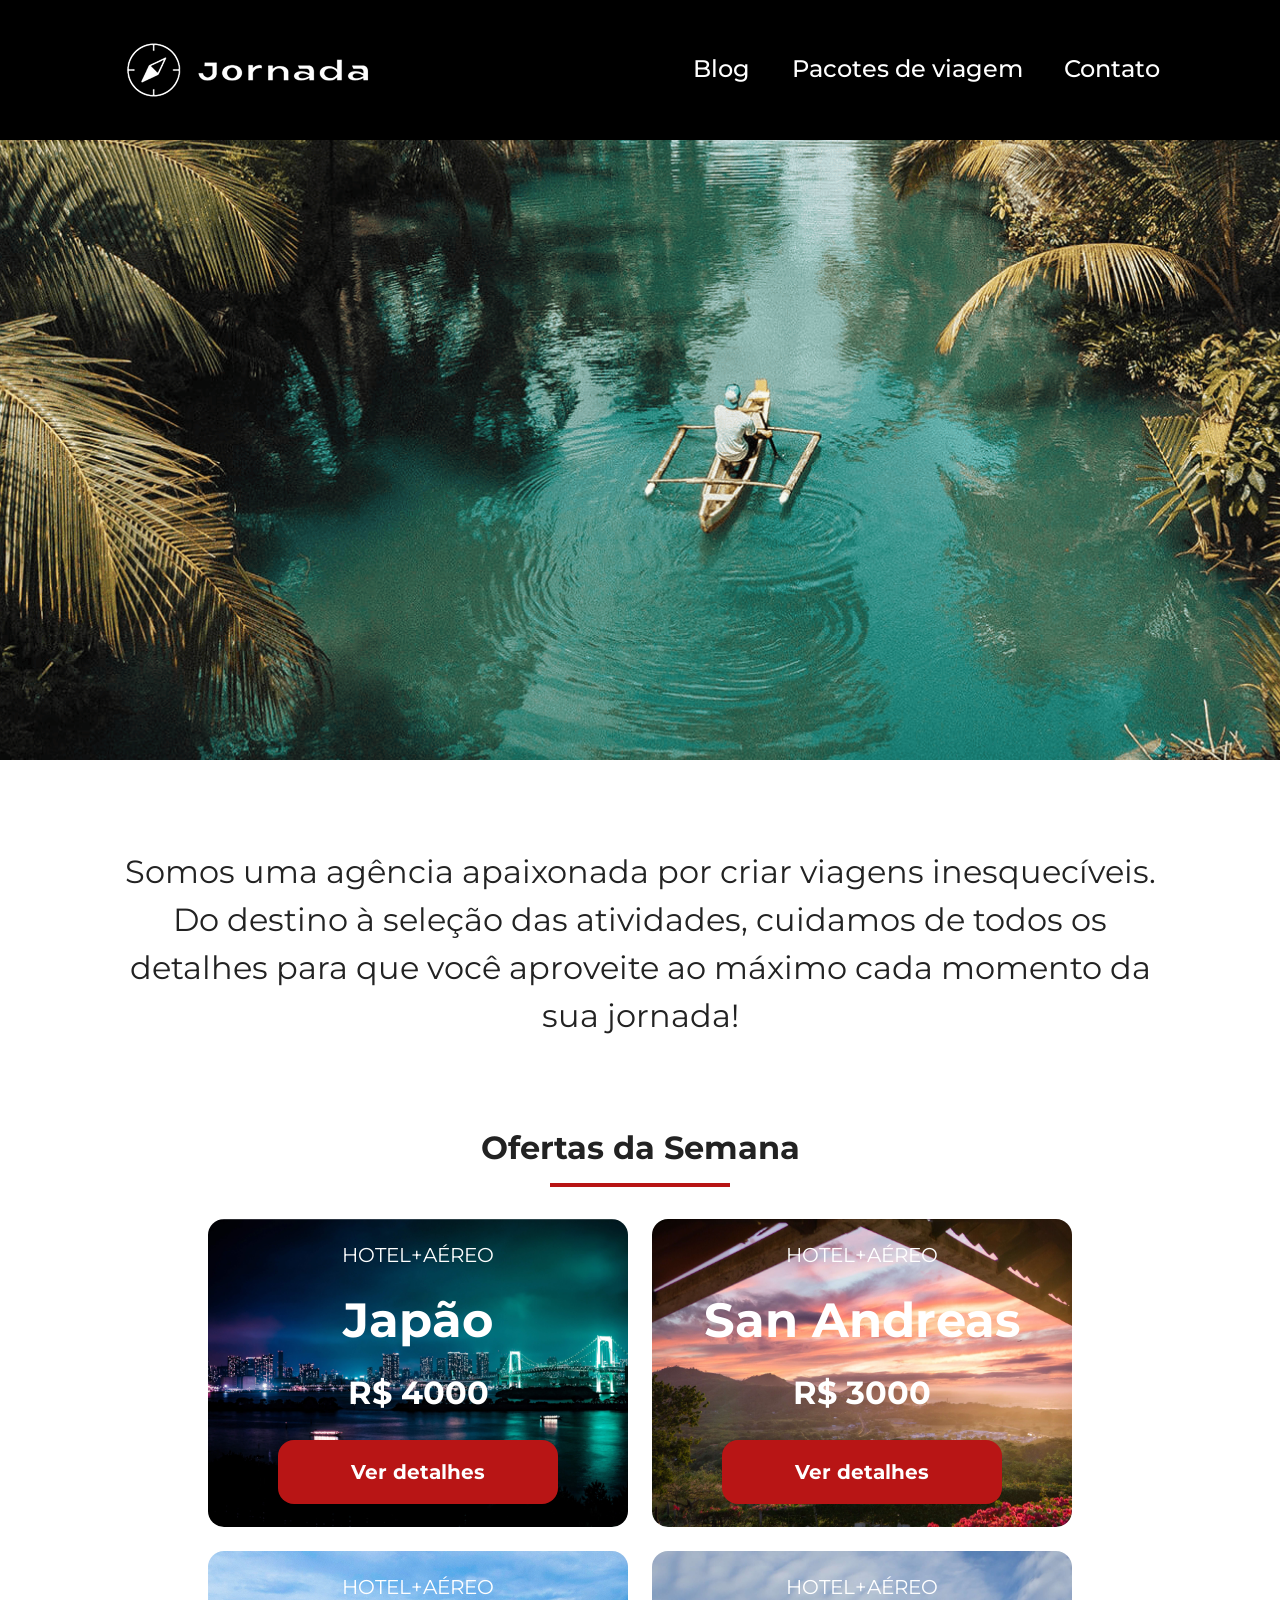
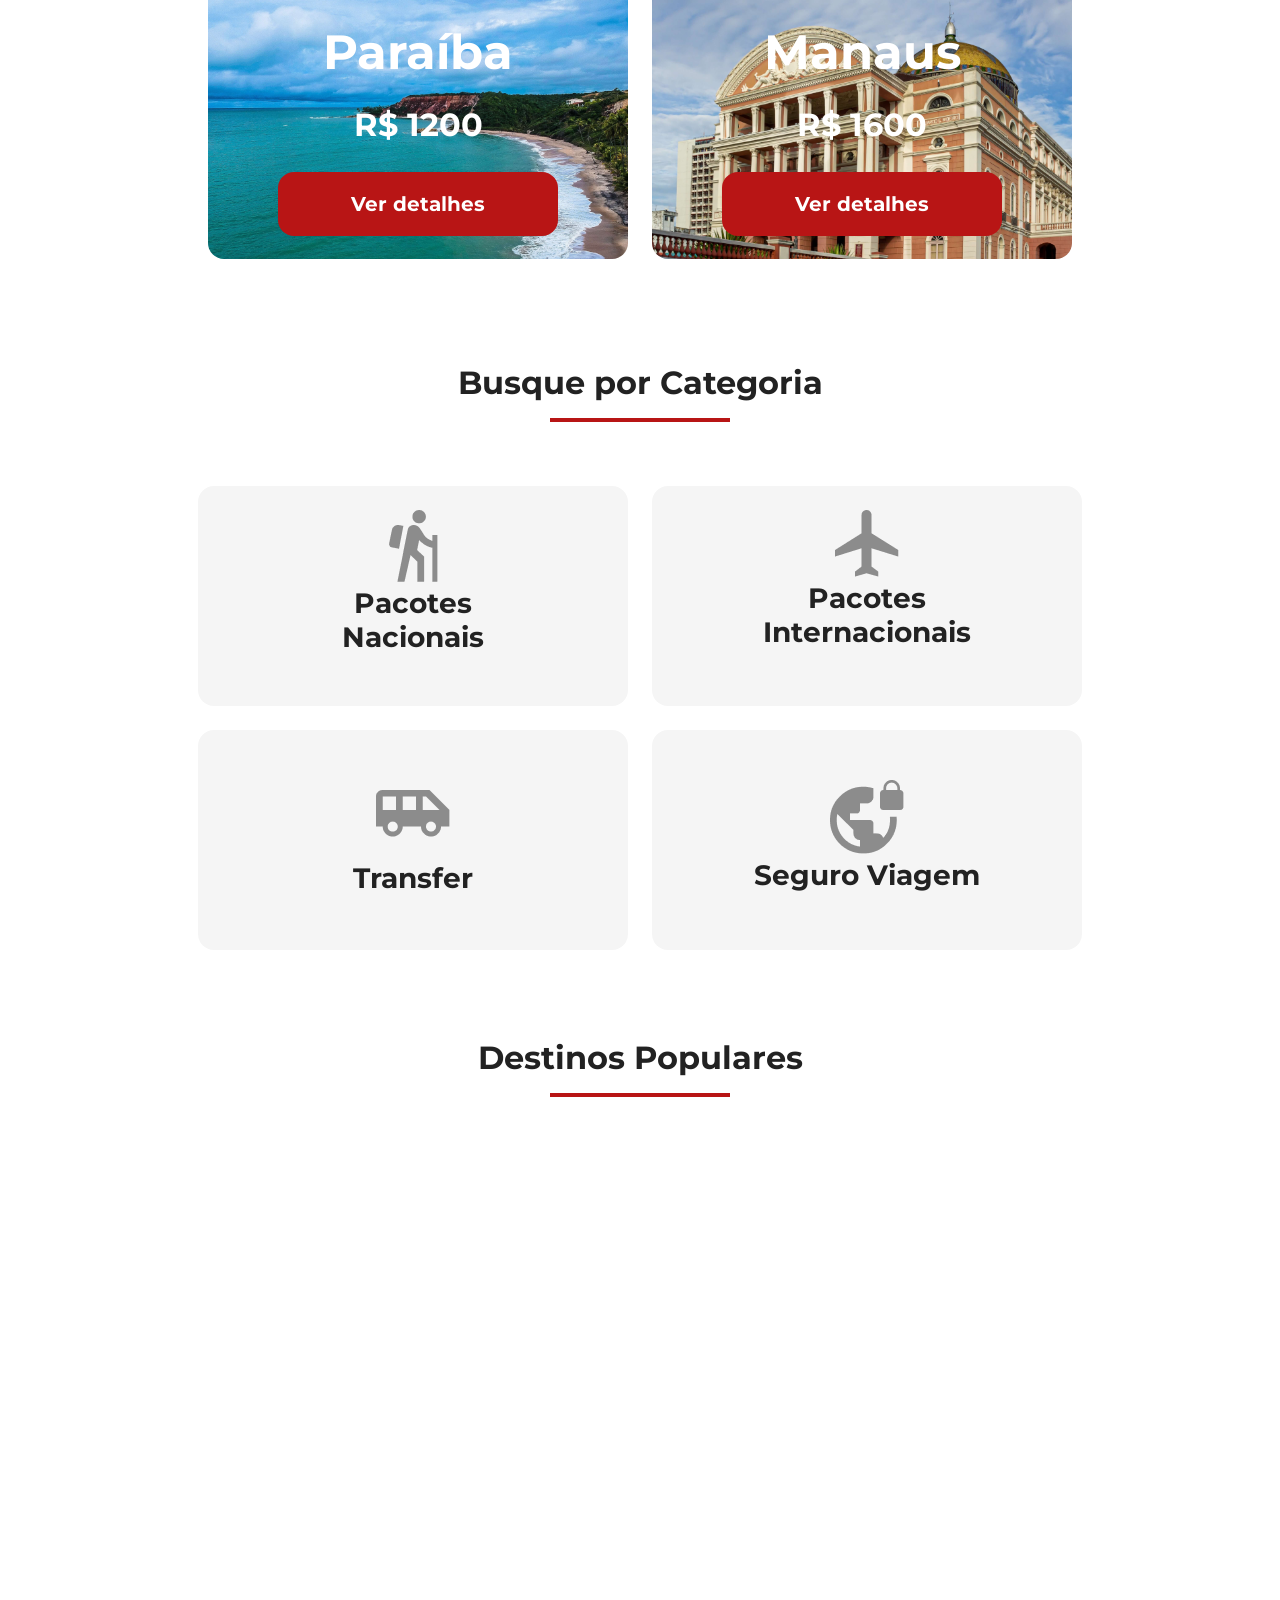
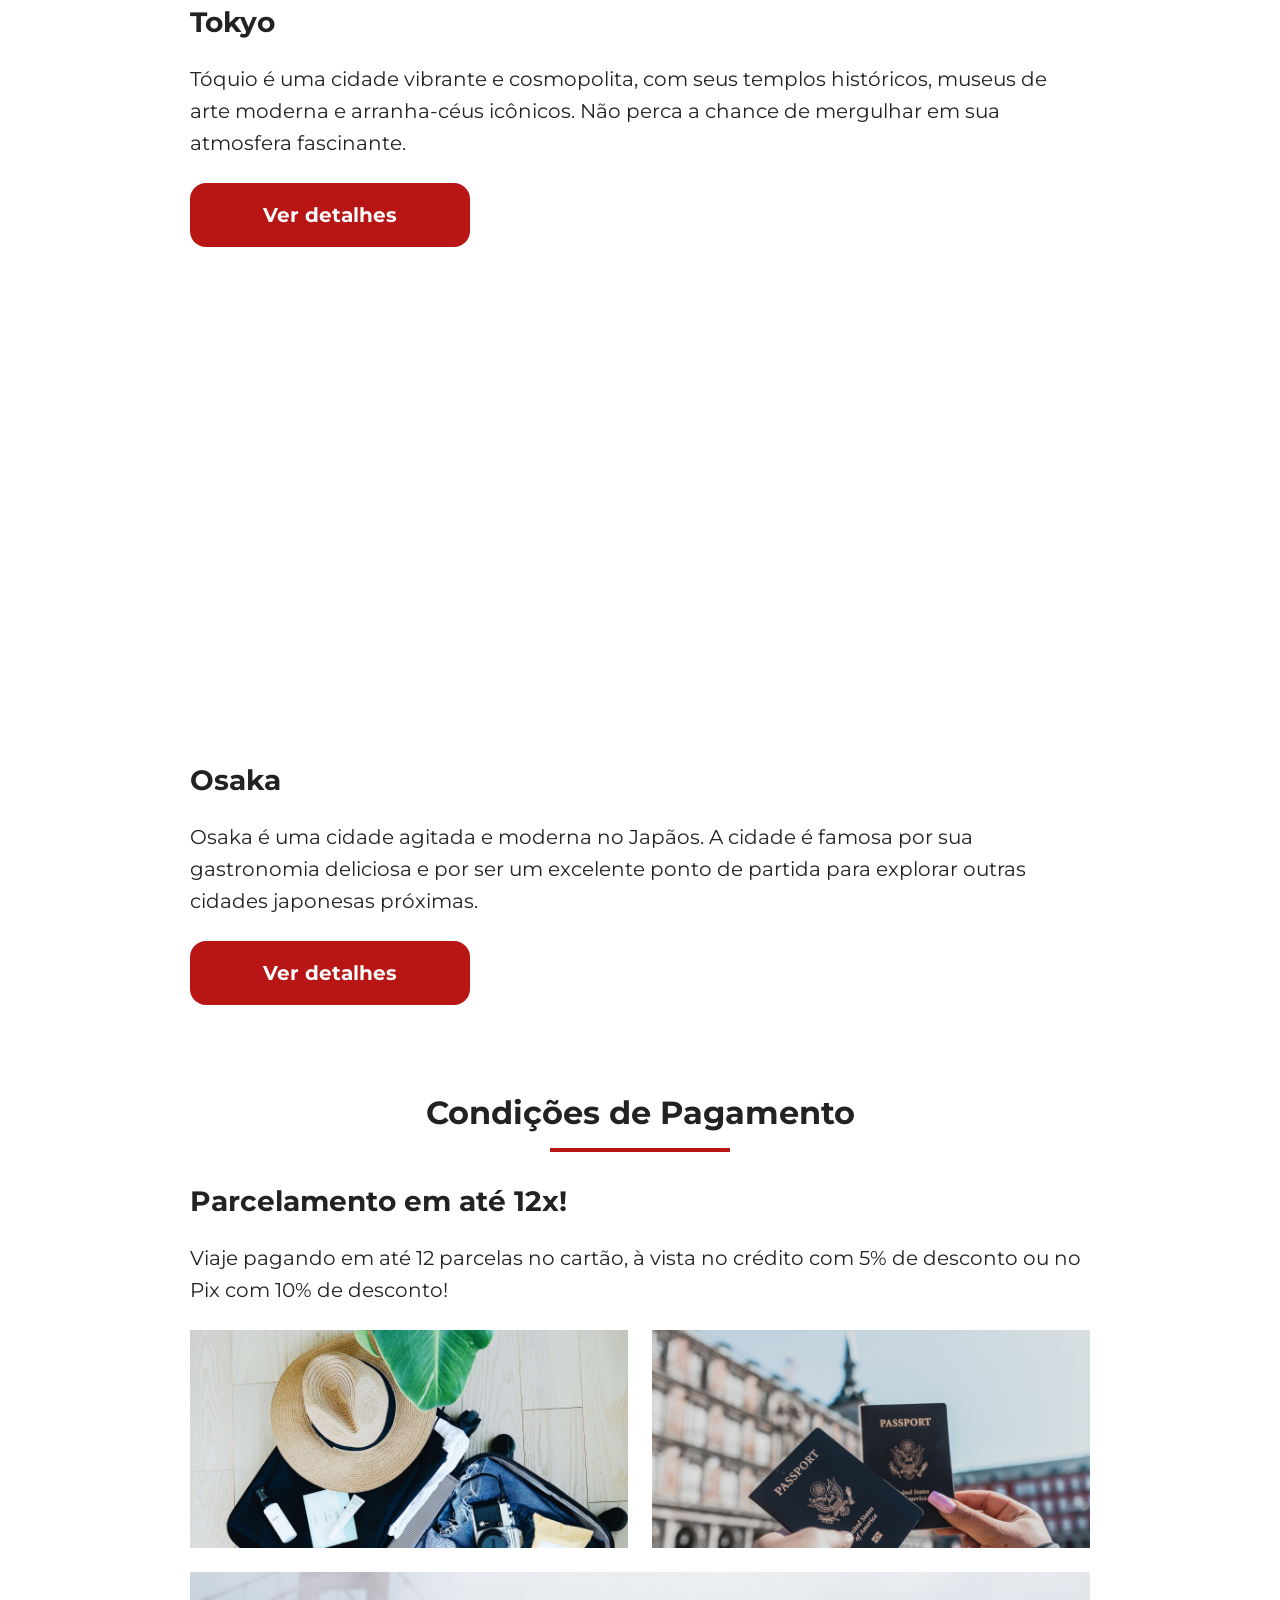
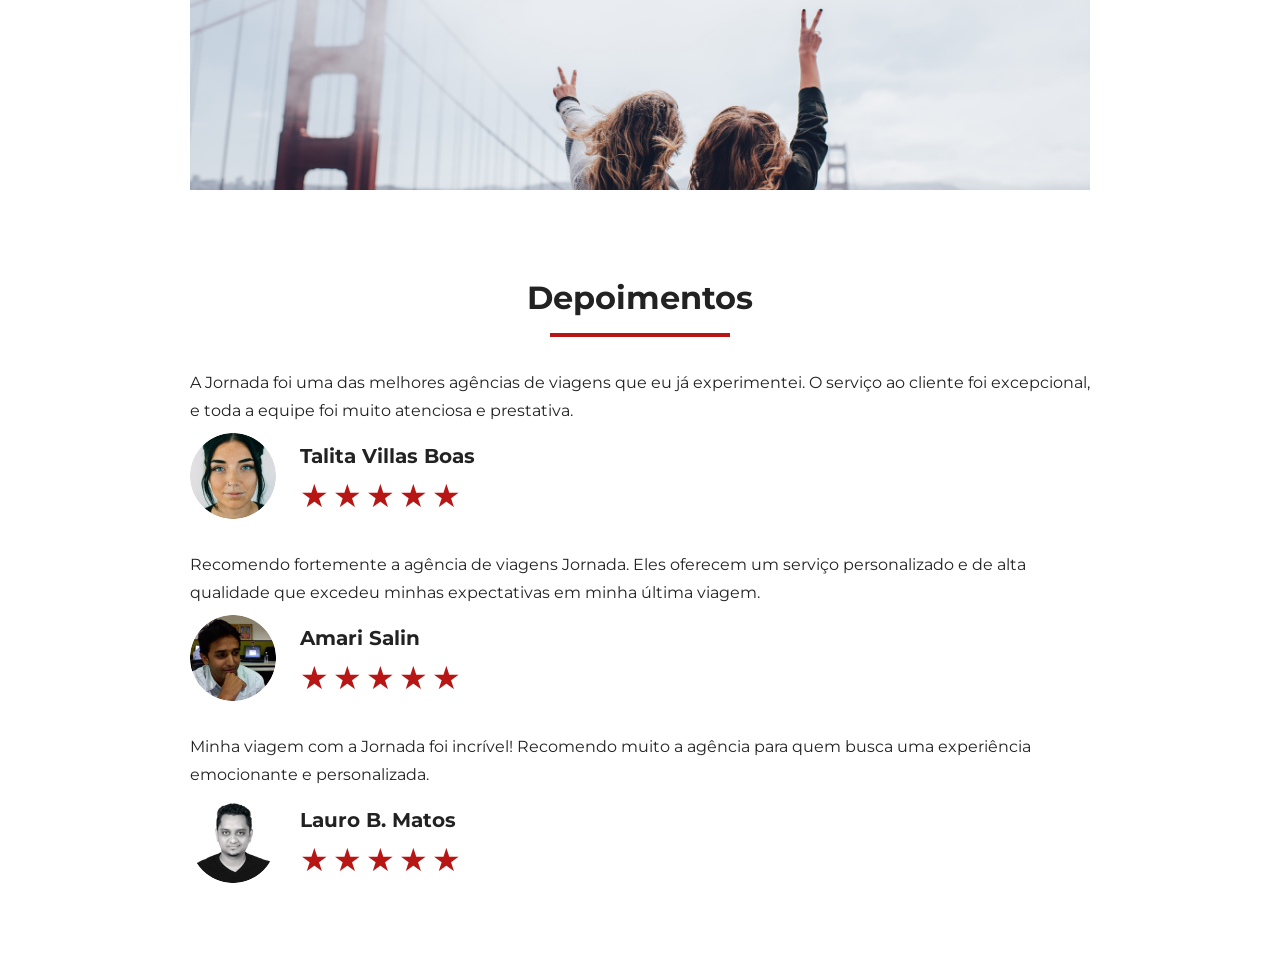
==== index.html @ 84696710 "Corrige index na sessao testimonials" ====
<!doctype html>
<html lang="pt-BR">
  <head>
    <meta charset="UTF-8" />
    <meta name="viewport" content="width=device-width, initial-scale=1.0" />
    <link rel="stylesheet" href="css/style.css" />
    <title>Jornada Viagens</title>
  </head>
  <body>
    <header class="main-header">
      <a class="logo" href="index.html" title="voltar para a página inicial">
        <img
          class="img-mobile"
          src="img/bussola-jornada-branco.png"
          alt="Bussola do logo Jornada Viagens na cor branca"
        />
        <img
          class="img-desktop"
          src="img/bussola-texto-jornada-branco.png"
          alt="Logo Jornada Viagens na cor branca"
        />
      </a>
      <div class="navigation-menu">
        <label for="menu">
          <img src="img/menu.png" alt="Ícone do menu" />
        </label>
        <input type="checkbox" id="menu" hidden />

        <nav>
          <ul class="list-links">
            <li>
              <a href="blog.html" target="_blank" title="Acessar Blog">Blog</a>
            </li>
            <li>
              <a
                href="pacotes.html"
                target="_blank"
                title="Acessar Pacotes de viagem"
                >Pacotes de viagem</a
              >
            </li>
            <li>
              <a href="contato.html" target="_blank" title="Acessar Contato"
                >Contato</a
              >
            </li>
          </ul>
        </nav>
      </div>
    </header>
    <section class="hero">
      <div class="hero-img"></div>
      <h2>
        Somos uma agência apaixonada por criar viagens inesquecíveis. Do destino
        à seleção das atividades, cuidamos de todos os detalhes para que você
        aproveite ao máximo cada momento da sua jornada!
      </h2>
    </section>
    <section class="offers">
      <div class="section-title">
        <h2>Ofertas da Semana</h2>
        <hr />
      </div>
      <div class="offers-card">
        <article class="card japao">
          <header>
            <p>HOTEL+AÉREO</p>
            <h3>
              Japão <br />
              <span>R$ 4000</span> 
            </h3>
          </header>
         <footer> 
            <a href="#" class="button">Ver detalhes</a>
          </footer>
          </header>
        </article>
        <article class="card san-andreas">
          <header>
            <p>HOTEL+AÉREO</p>
            <h3>
              San Andreas <br />
              <span>R$ 3000</span> 
            </h3>
          </header>          
          <footer> 
            <a href="#" class="button">Ver detalhes</a>
          </footer>
          </header>
        </article>
        <article class="card paraiba">
          <header>
            <p>HOTEL+AÉREO</p>
            <h3>
              Paraíba <br />
              <span>R$ 1200</span> 
            </h3>
          </header>          
          <footer> 
            <a href="#" class="button">Ver detalhes</a>
          </footer>
          </header>
        </article>
         <article class="card manaus">
          <header>
            <p>HOTEL+AÉREO</p>
            <h3>
              Manaus <br />
              <span>R$ 1600</span> 
            </h3>
          </header>          
          <footer> 
            <a href="#" class="button">Ver detalhes</a>
          </footer>
          </header>
        </article>
      </div>
    </section>
 <section class="categories">
      <div class="section-title">
        <h2>Busque por Categoria</h2>
        <hr />
      </div>
      <div class="categories-cards">
        <a
          class="card"
          href="#"
          target="_blank"
          title="Busque pela categoria Pacotes Nacionais"
        >
          <img
            src="img/icone-pacotes-nacionais.png"
            alt="ícone cinza representando uma pessoa fazendo tracking"
          />
          <h2 class="content-title">
            Pacotes<br />
            Nacionais
          </h2>
        </a>

        <a
          class="card"
          href="#"
          target="_blank"
          title="Busque pela categoria Pacotes Internacionais"
        >
          <img
            src="img/icone-pacotes-internacionais.png"
            alt="ícone cinza representando um avião"
          />
          <h2 class="content-title">
            Pacotes <br />
            Internacionais
          </h2>
        </a>
        <a
          class="card single-line transfer"
          href="#"
          target="_blank"
          title="Busque pela categoria Transfer"
        >
          <img
            src="img/icone-transfer.png"
            alt="ícone cinza representando um ônibus"
          />
          <h2 class="content-title">Transfer</h2>
        </a>
        <a
          class="card single-line"
          href="#"
          target="_blank"
          title="Busque pela categoria Seguro Viagem"
        >
          <img
            src="img/icone-seguro-viagem.png"
            alt="ícone cinza representando o planeta terra com um cadeado"
          />
          <h2 class="content-title">Seguro Viagem</h2>
        </a>
      </div>
    </section>
<section class="destinations">
  <div class="section-title">
        <h2>Destinos Populares</h2>
        <hr />
  </div>
  <div class="destination-items">
    <article class="item tokyo">
      <header>
        <div class="img-item"></div>
        <h3 class="content-title">Tokyo</h3>
      </header>
      <p class="content-text">Tóquio é uma cidade vibrante e cosmopolita, com seus templos históricos, museus de arte moderna e arranha-céus icônicos. Não perca a chance de mergulhar em sua atmosfera fascinante.</p>
      <footer>
        <a href="#" class="button">Ver detalhes</a>
      </footer>
    </article>
     <article class="item osaka">
      <header>
        <div class="img-item"></div>
        <h3 class="content-title">Osaka</h3>
      </header>
      <p class="content-text">Osaka é uma cidade agitada e moderna no Japãos. A cidade é famosa por sua gastronomia deliciosa e por ser um excelente ponto de partida para explorar outras cidades japonesas próximas.</p>
      <footer>
        <a href="#" class="button">Ver detalhes</a>
      </footer>
    </article>
  </div>
</section>
<section class="payments">
  <div class="section-title">
        <h2>Condições de Pagamento</h2>
        <hr />
  </div>
<div class="content-container">
  <div class="text-content">
    <h3 class="content-title">Parcelamento em até 12x!</h3>
    <p class="content-text">Viaje pagando em até 12 parcelas no cartão, à vista no crédito com 5% de desconto ou no Pix com 10% de desconto! </p>
  </div>
  <div class="image-gallery">
    <div class="image first"></div>
    <div class="image second"></div>
    <div class="image thirdy people"></div>
    </div>
  </div>
</section>  
<section class="testimonials">
  <div class="section-title">
        <h2>Depoimentos</h2>
        <hr />
  </div>
  <div class="testimonials-container">
    <article>
    <header>
      <p>A Jornada foi uma das melhores agências de viagens que eu já experimentei. O serviço ao cliente foi excepcional, e toda a equipe foi muito atenciosa e prestativa.</p>
    </header>
    <footer>
      <img src="img/avatar-talita.png" alt="imagem de perfil da cliente Talita Villas Boas">
      <div class="profile-content">
        <h4>Talita Villas Boas</h4>
        <div class="rating">
          <span class="star">★</span>
          <span class="star">★</span>
          <span class="star">★</span>
          <span class="star">★</span>
          <span class="star">★</span>
        </div>
      </div>
      
    </footer>
    </article>

    <article>
        <header>
      <p>Recomendo fortemente a agência de viagens Jornada. Eles oferecem um serviço personalizado e de alta qualidade que excedeu minhas expectativas em minha última viagem.</p>
    </header>
    <footer>
      <img src="img/avatar-amari.png" alt="imagem de perfil da cliente Talita Villas Boas">
      <div class="profile-content">
        <h4>Amari Salin</h4>
        <div class="rating">
          <span class="star">★</span>
          <span class="star">★</span>
          <span class="star">★</span>
          <span class="star">★</span>
          <span class="star">★</span>
        </div>
      </div>
    </footer>
    </article>
    <article>
        <header>
      <p>Minha viagem com a Jornada foi incrível! Recomendo muito a agência para quem busca uma experiência emocionante e personalizada.</p>
    </header>
    <footer>
      <img src="img/avatar-lauro.png" alt="imagem de perfil da cliente Talita Villas Boas">
      <div class="profile-content">
        <h4>Lauro B. Matos</h4>
        <div class="rating">
          <span class="star">★</span>
          <span class="star">★</span>
          <span class="star">★</span>
          <span class="star">★</span>
          <span class="star">★</span>
        </div>
      </div>
         </footer>
     </article>
  </div>
</section>
  </body>
</html>
---- css/style.css ----
@import url(global.css);
@import url(header.css);
@import url(hero.css);
@import url(offers.css);
@import url(categories.css);
@import url(destinations.css);
@import url(payments.css);
@import url(testimonials.css)
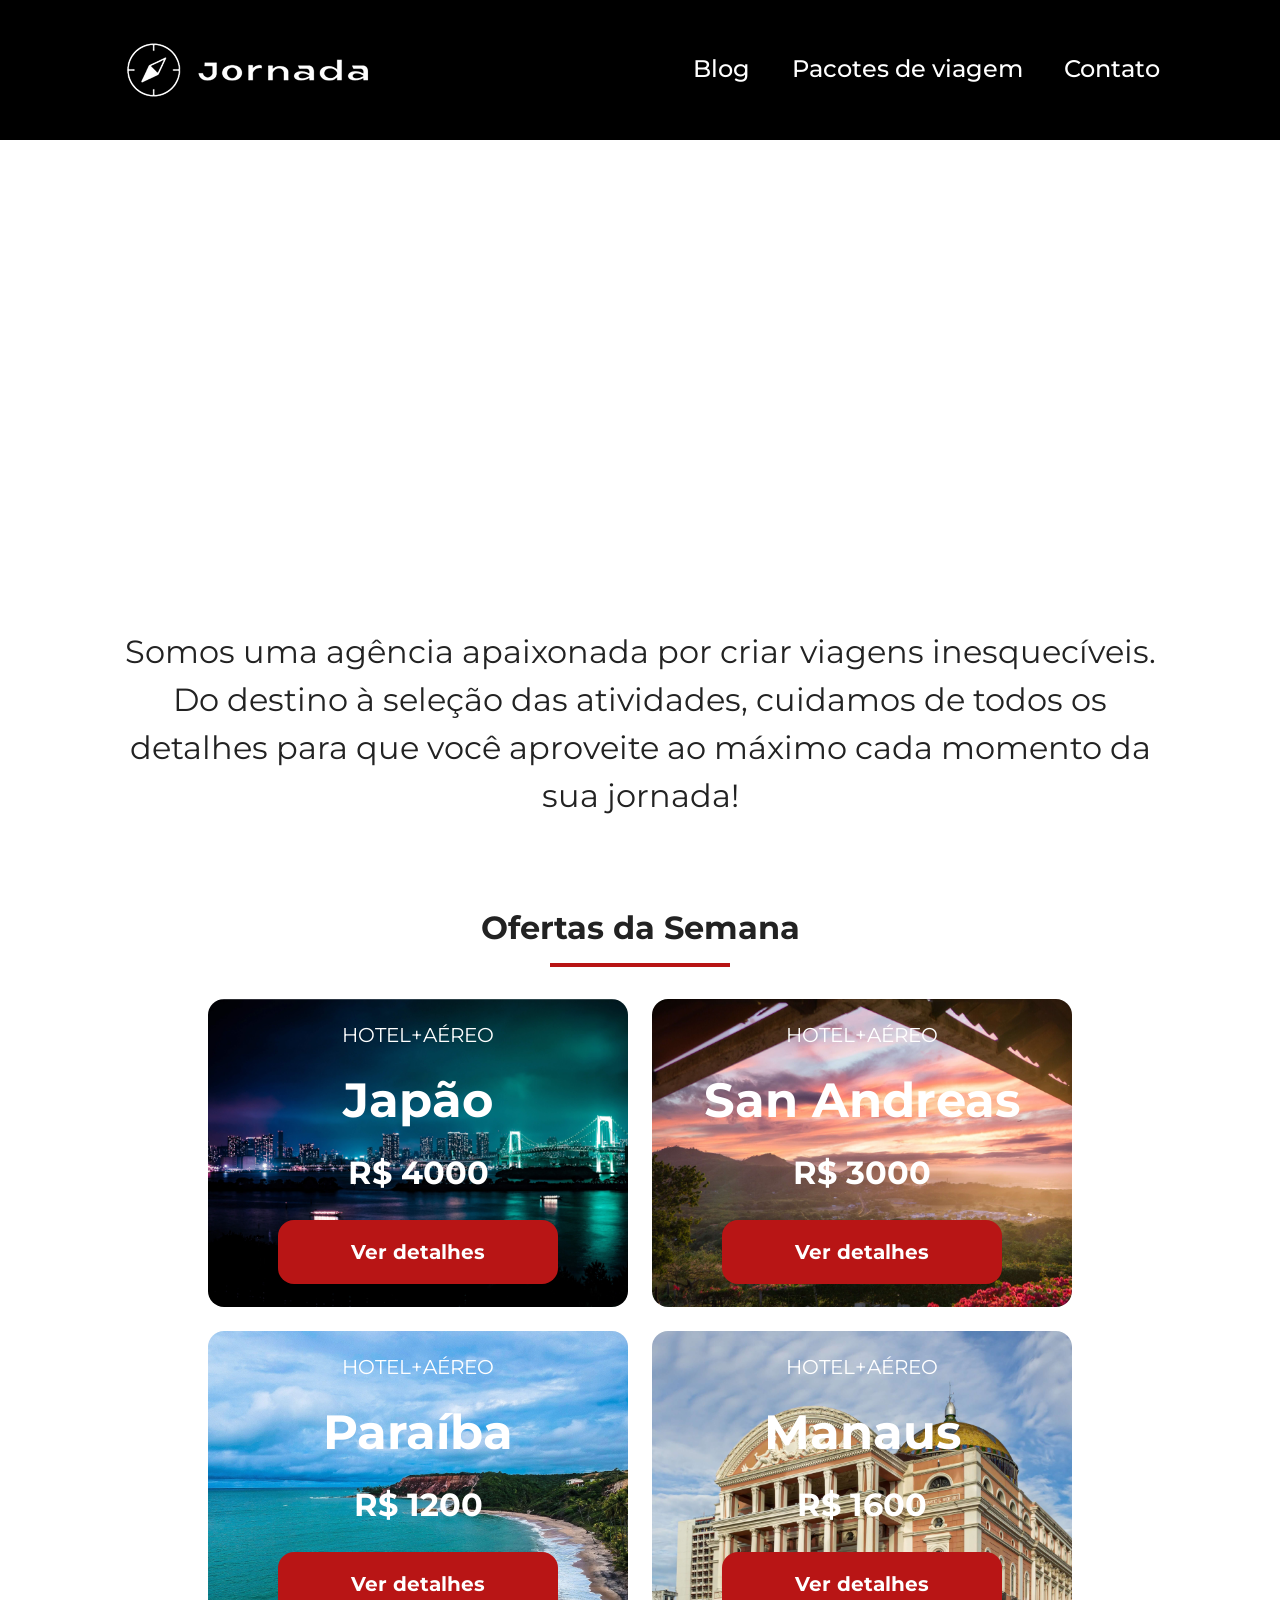
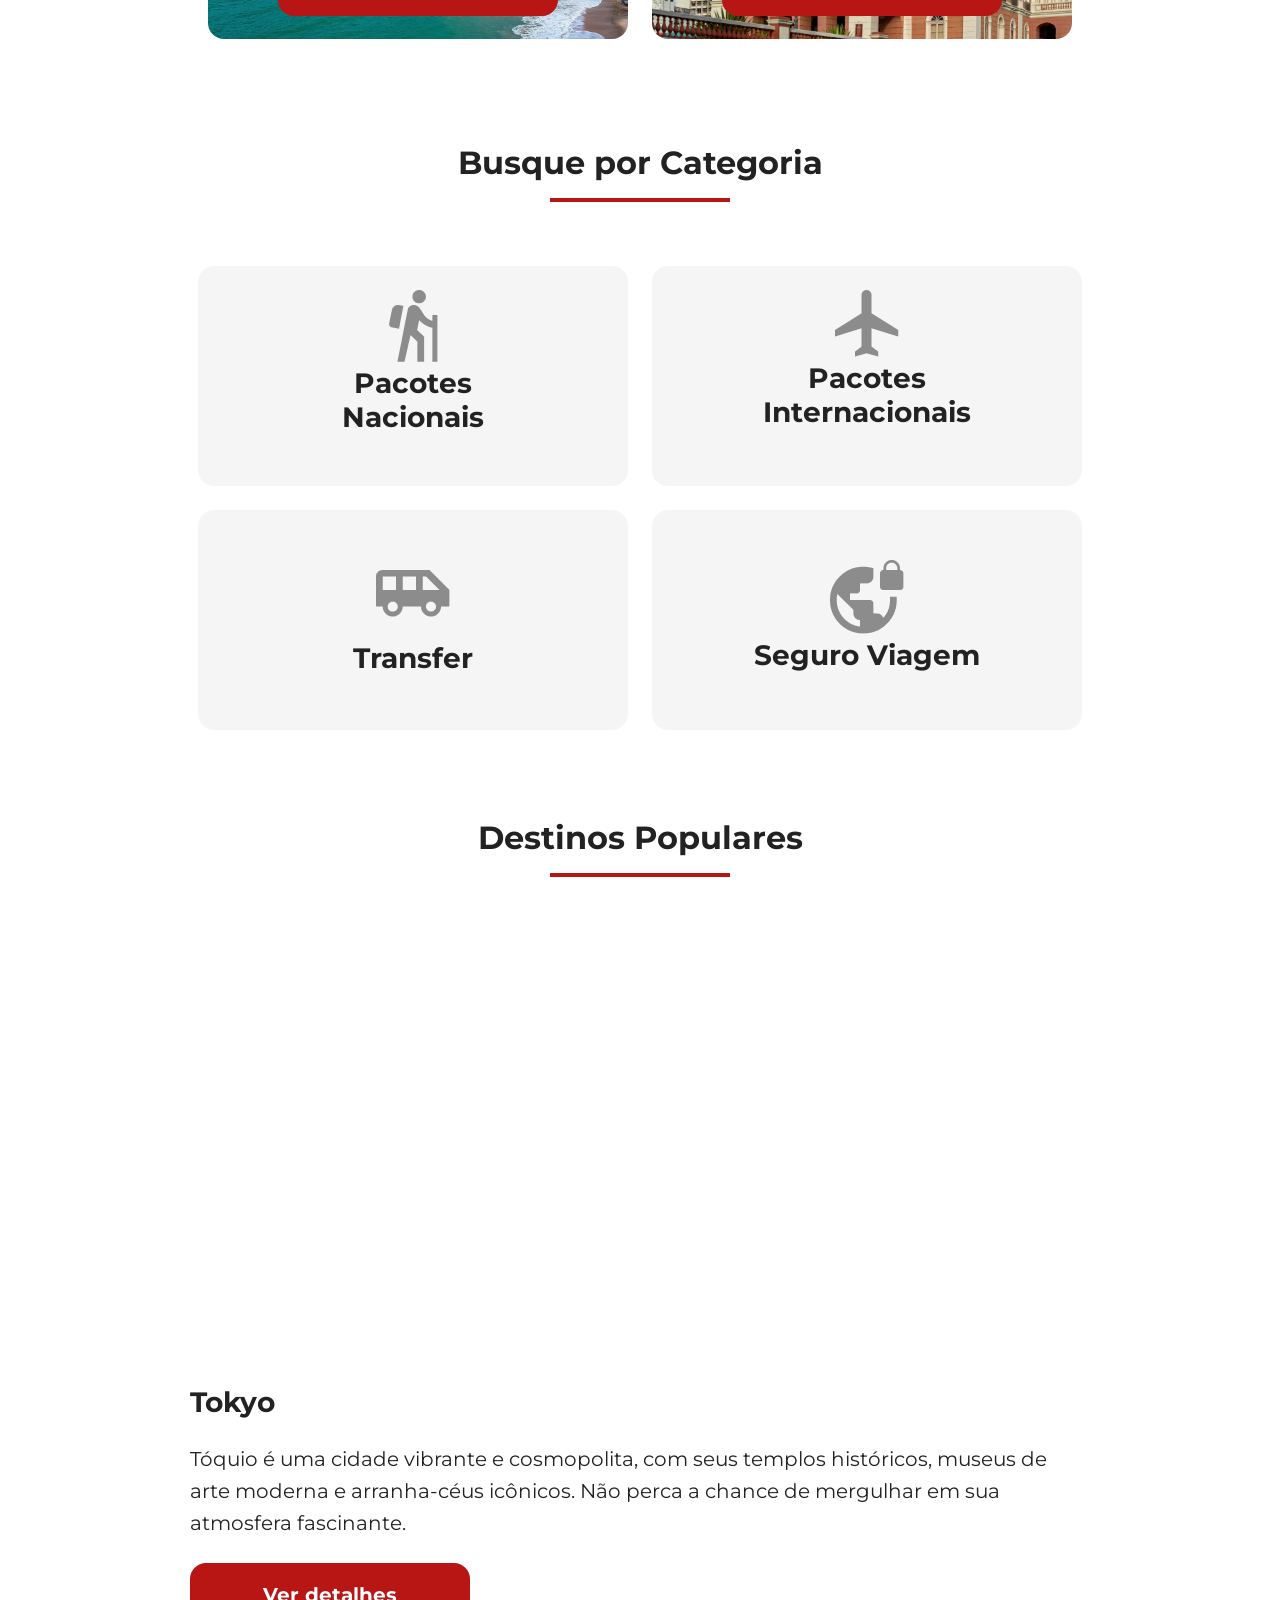
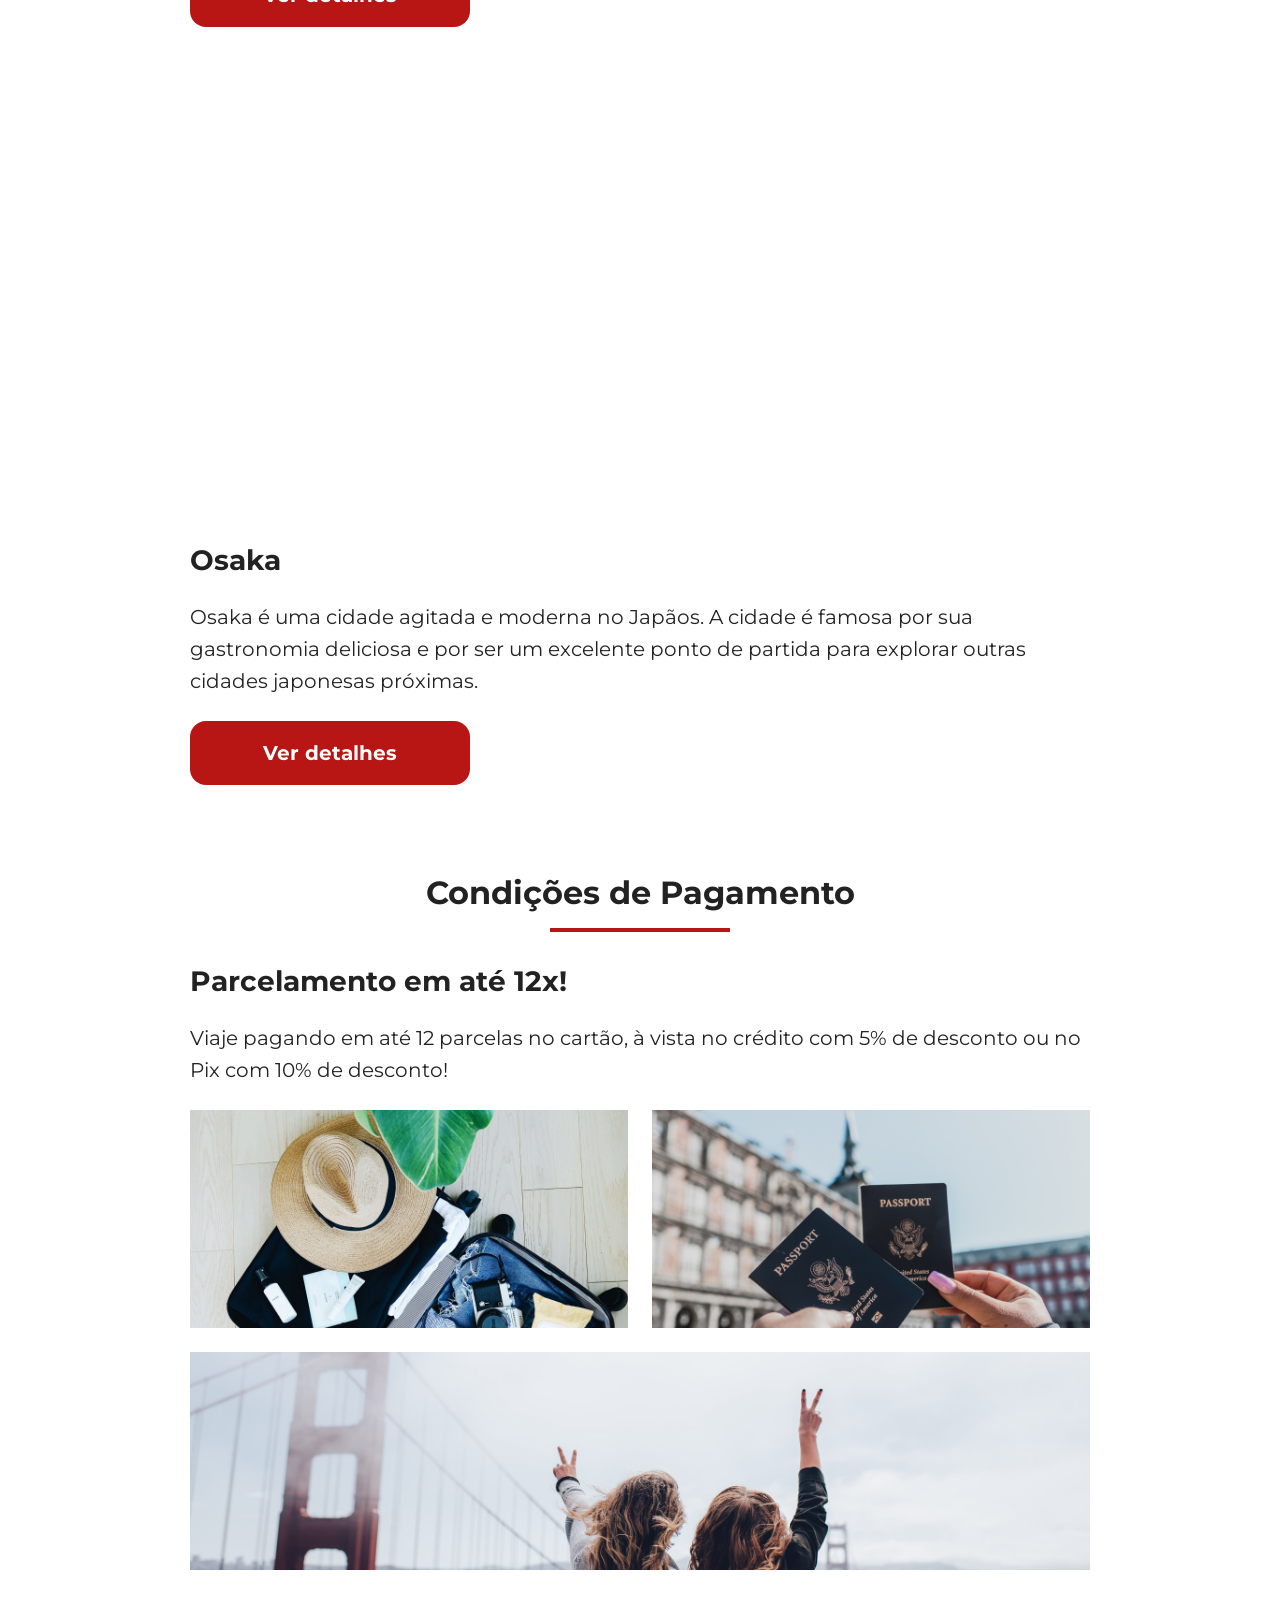
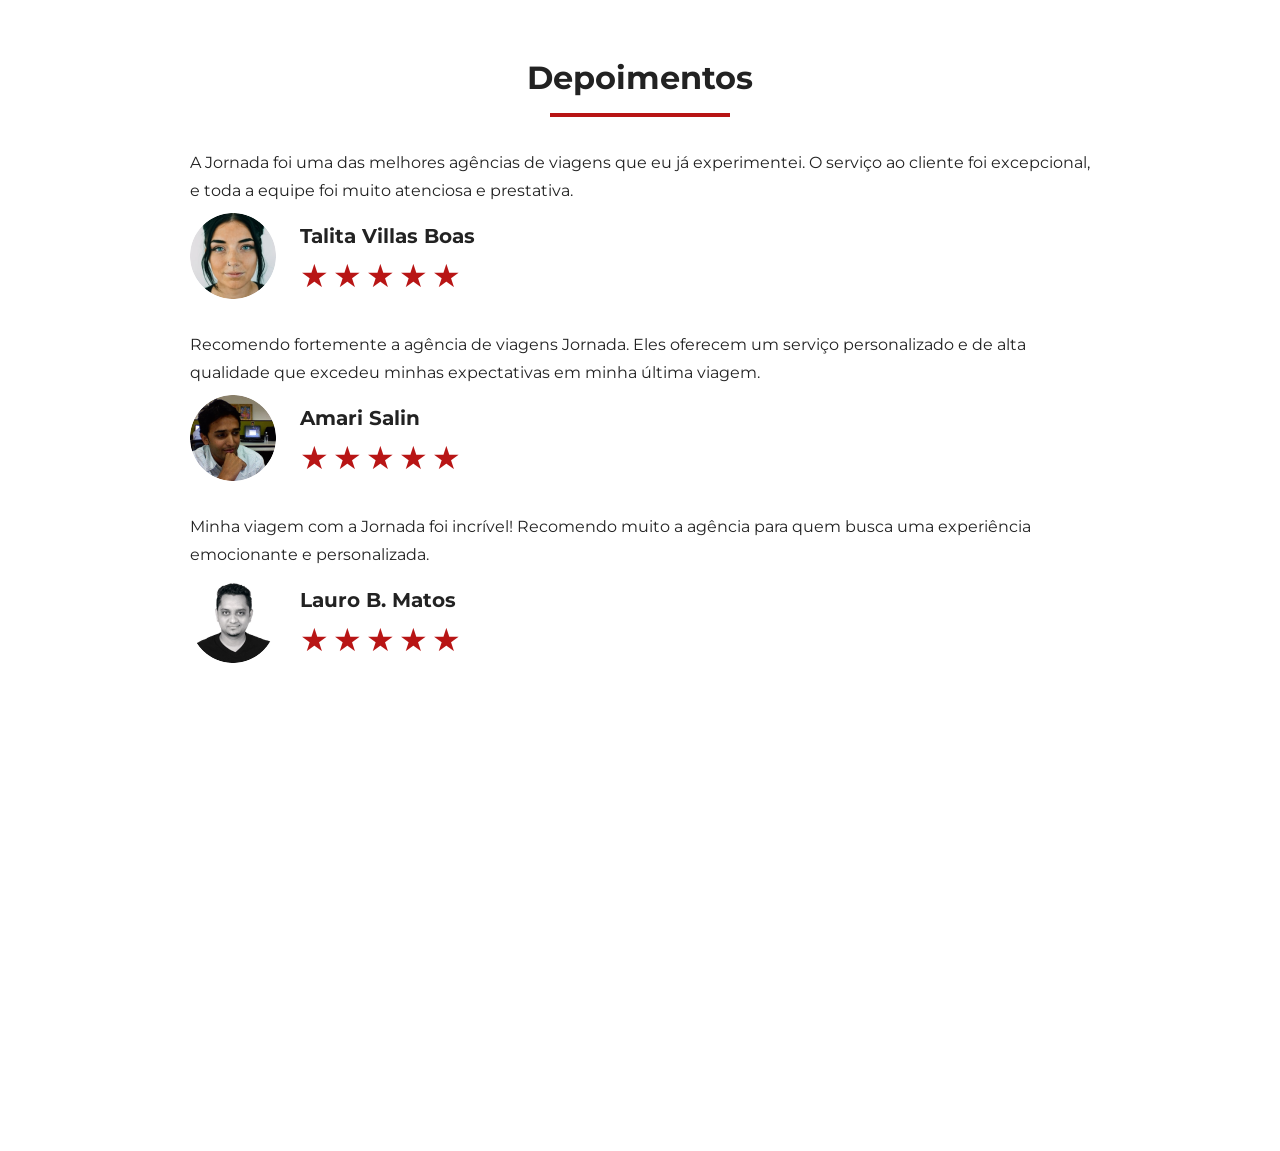
==== commit 93516463: "Inclui footer no hero" ====
--- a/index.html
+++ b/index.html
@@ -288,5 +288,12 @@
      </article>
   </div>
 </section>
+<section class="bottom-hero">
+  <div class="hero-img"></div>
+</section>
+<footer class="main-footer">
+  <div class="footer-content"></div>
+  <div class="footer-social"></div>
+</footer>
   </body>
 </html>
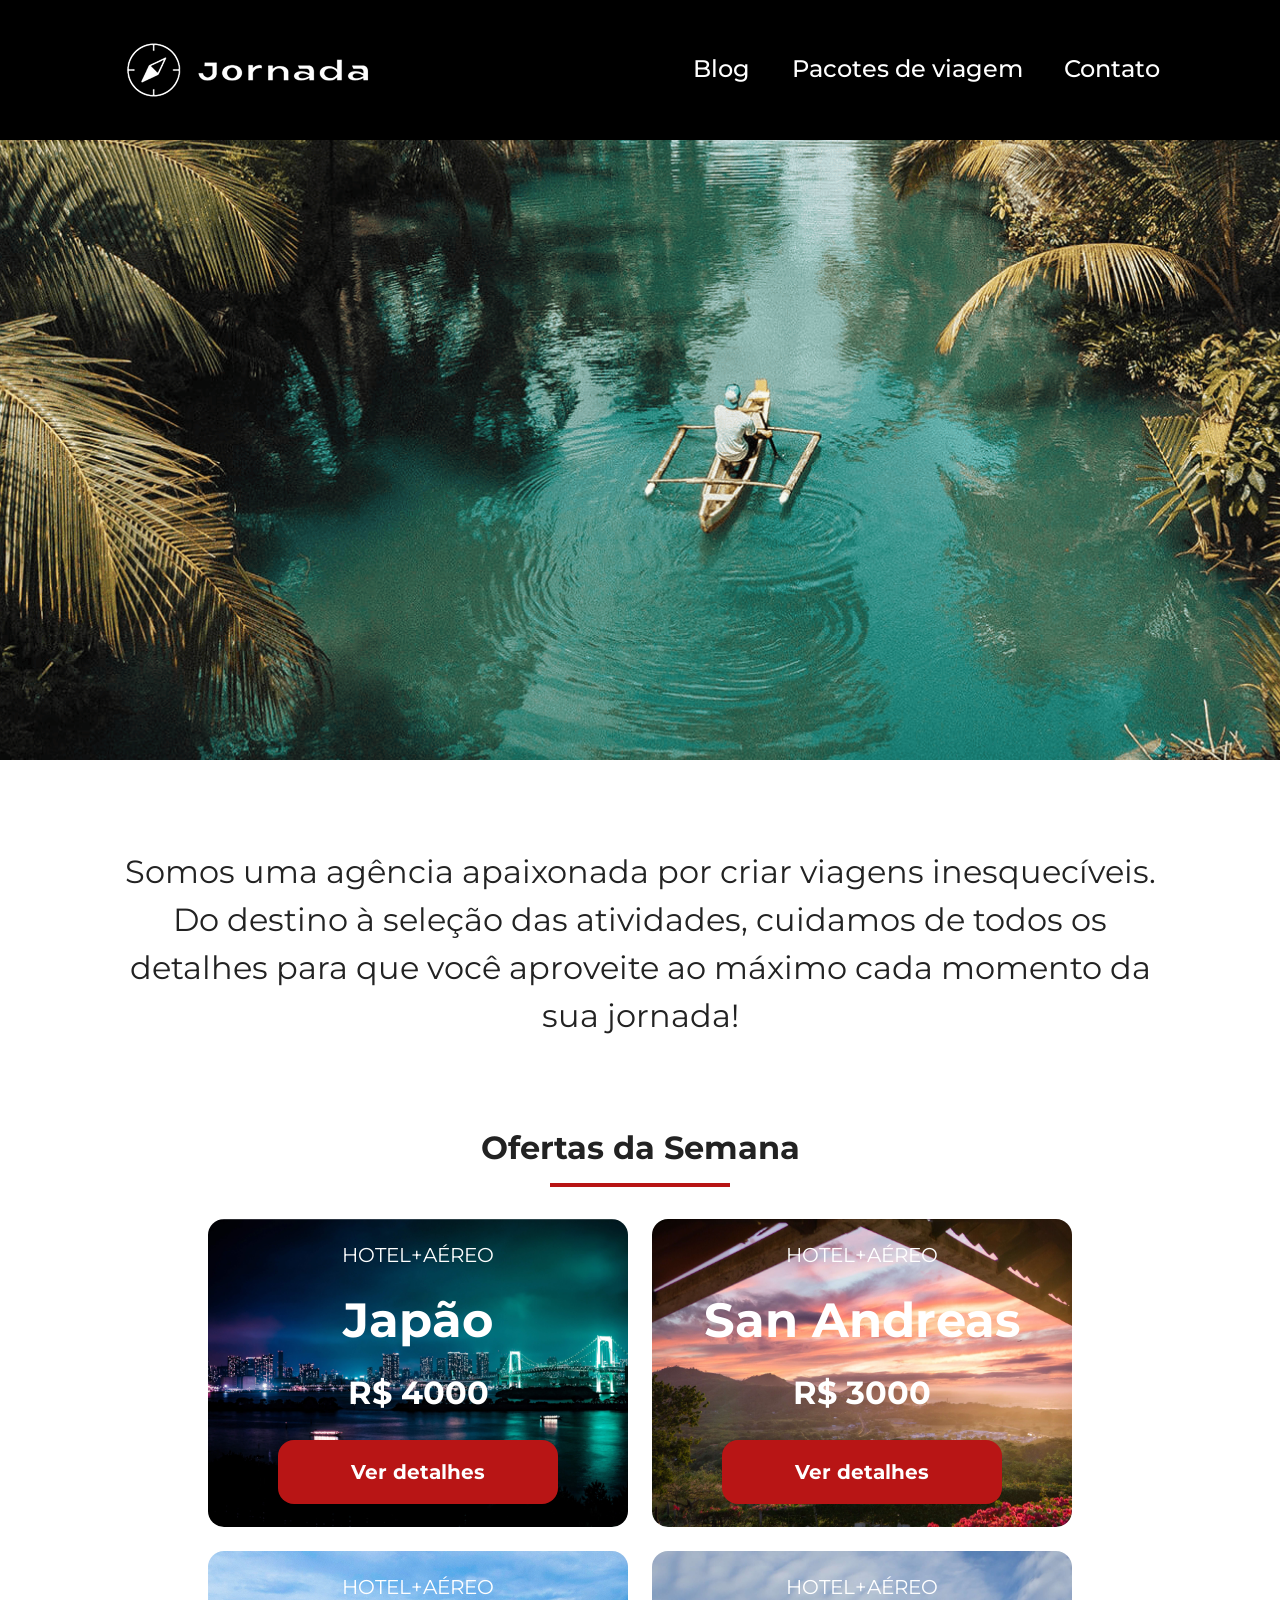
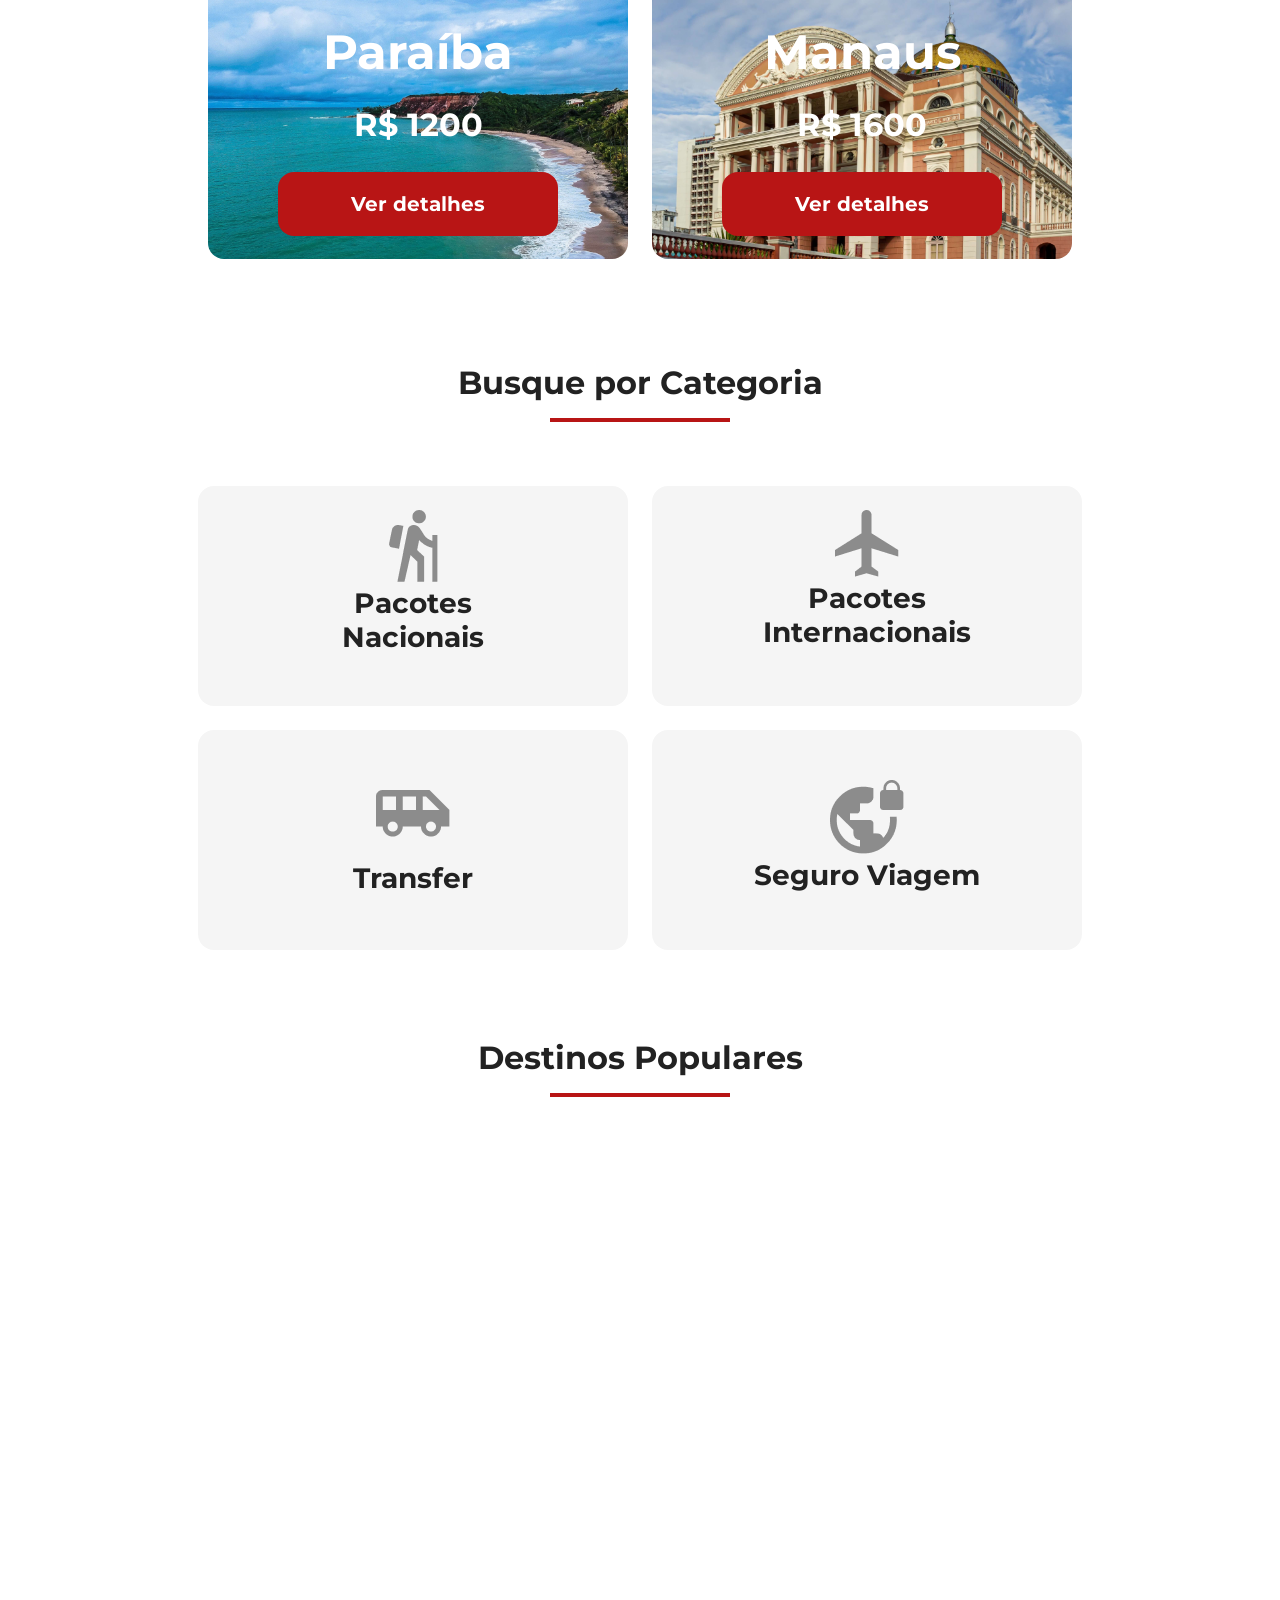
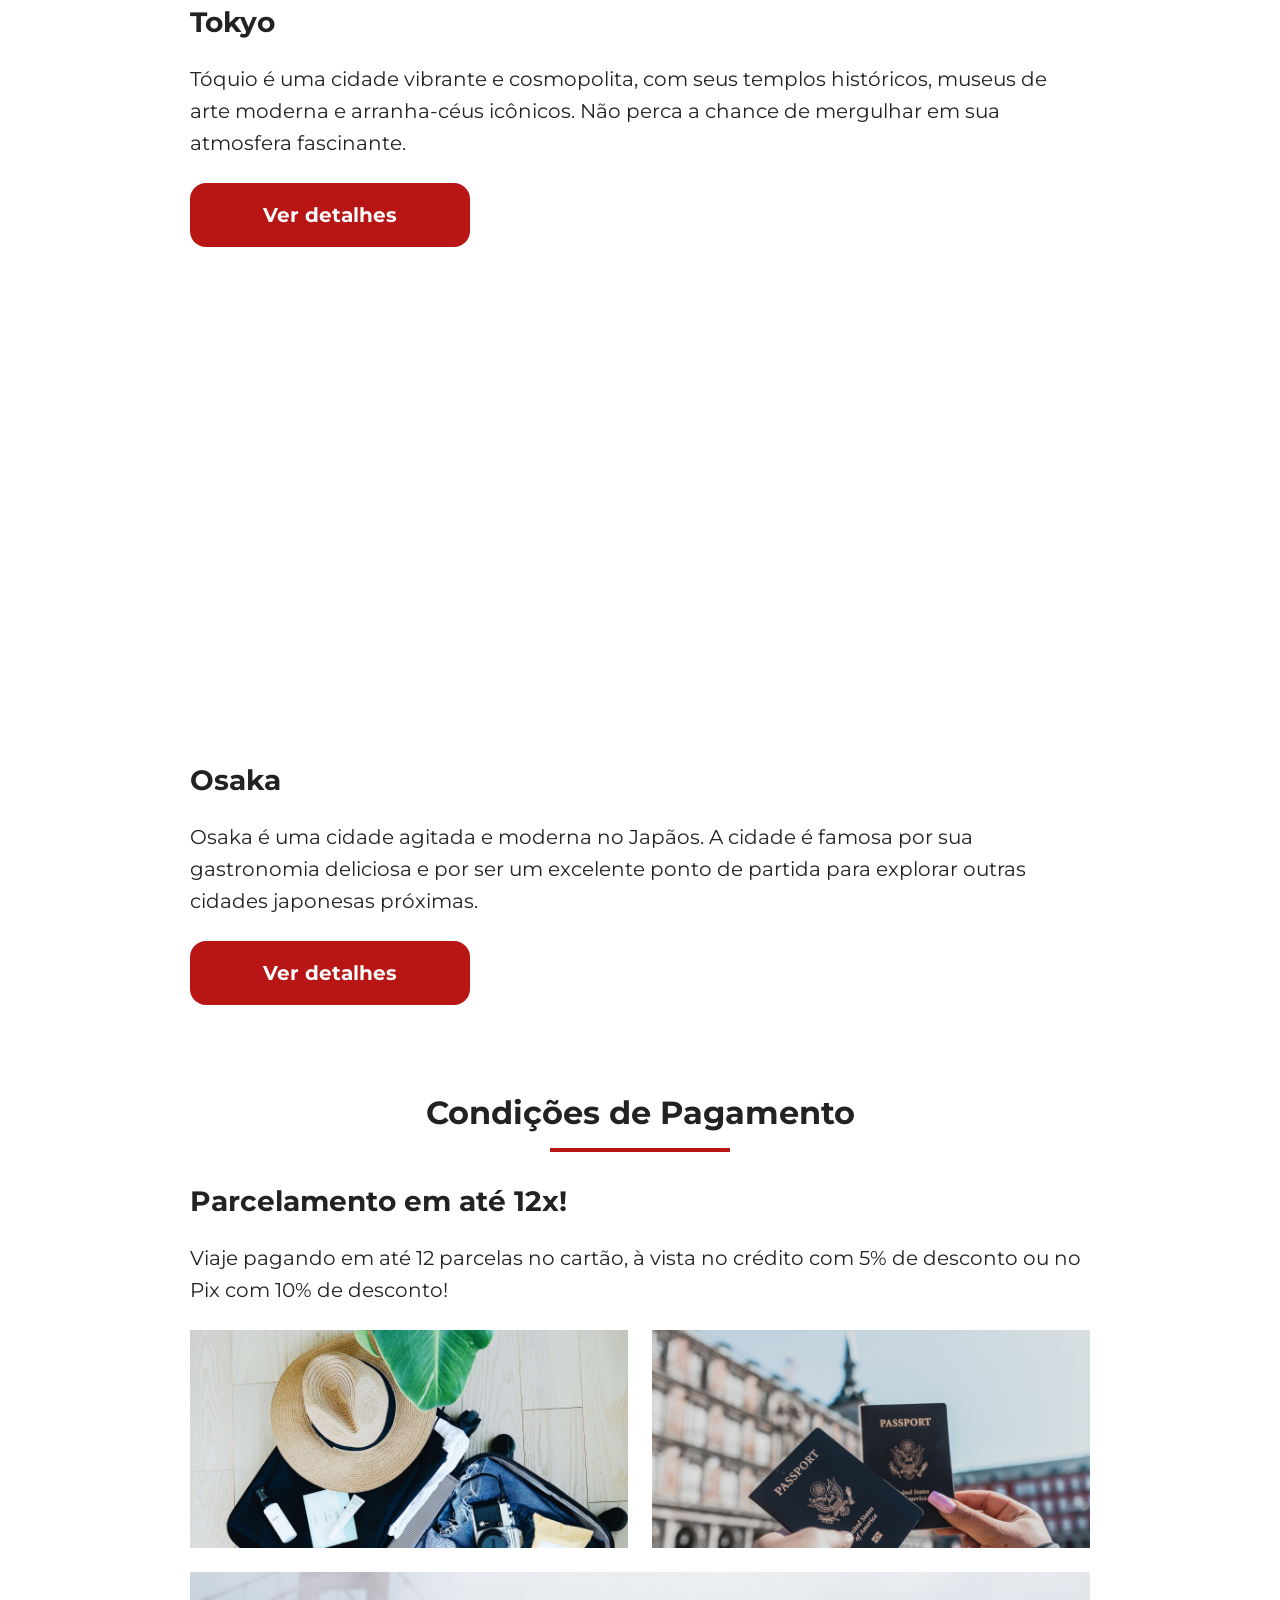
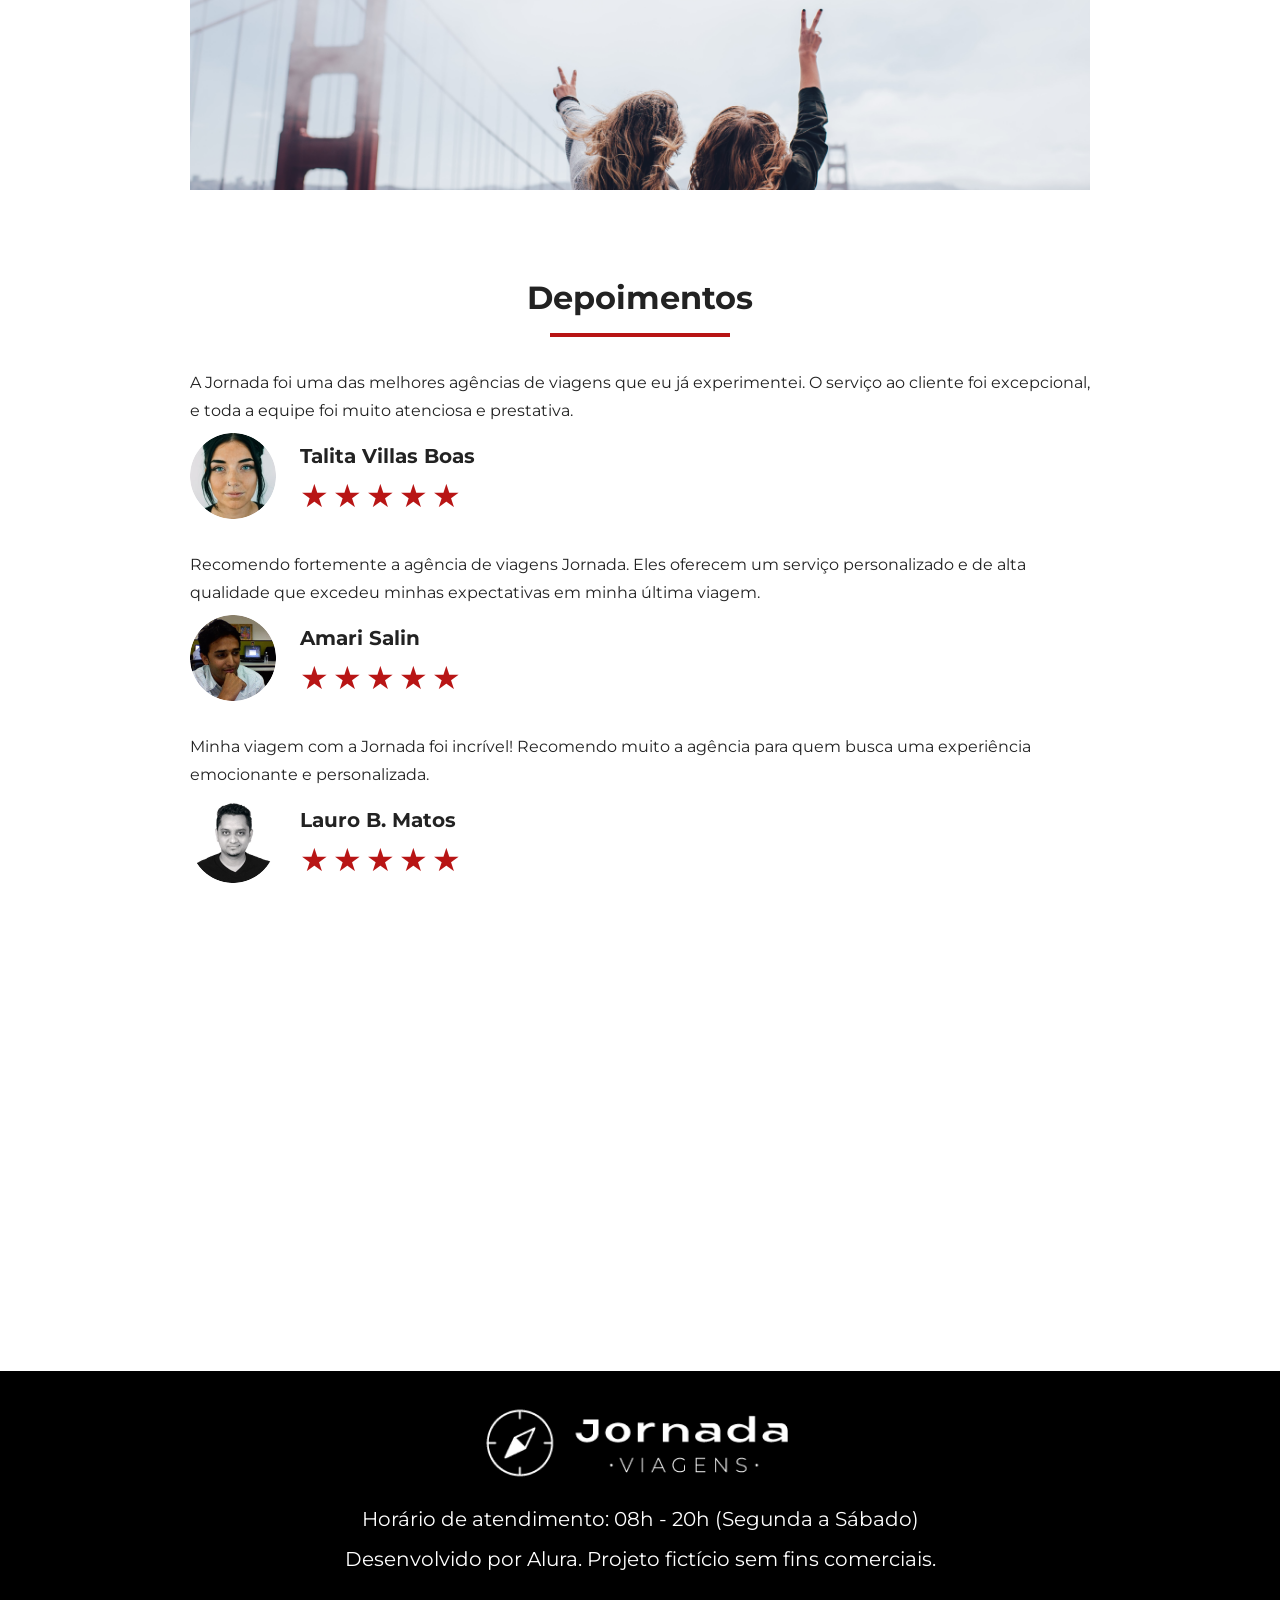
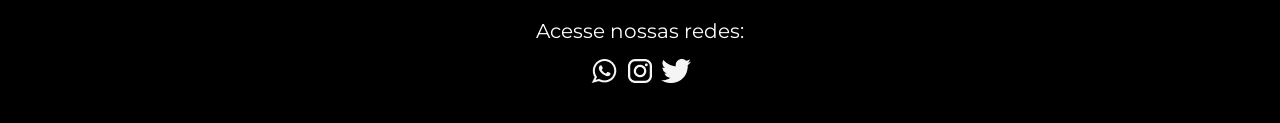
==== commit 1eff9a98: "Adiciona melhorias de acessibilidade" ====
--- a/index.html
+++ b/index.html
@@ -48,15 +48,16 @@
         </nav>
       </div>
     </header>
-    <section class="hero">
+<main>
+   <section class="hero">
       <div class="hero-img"></div>
       <h2>
         Somos uma agência apaixonada por criar viagens inesquecíveis. Do destino
         à seleção das atividades, cuidamos de todos os detalhes para que você
         aproveite ao máximo cada momento da sua jornada!
       </h2>
-    </section>
-    <section class="offers">
+   </section>
+   <section class="offers">
       <div class="section-title">
         <h2>Ofertas da Semana</h2>
         <hr />
@@ -178,8 +179,8 @@
           <h2 class="content-title">Seguro Viagem</h2>
         </a>
       </div>
-    </section>
-<section class="destinations">
+  </section>
+  <section class="destinations">
   <div class="section-title">
         <h2>Destinos Populares</h2>
         <hr />
@@ -206,8 +207,8 @@
       </footer>
     </article>
   </div>
-</section>
-<section class="payments">
+  </section>
+  <section class="payments">
   <div class="section-title">
         <h2>Condições de Pagamento</h2>
         <hr />
@@ -223,8 +224,8 @@
     <div class="image thirdy people"></div>
     </div>
   </div>
-</section>  
-<section class="testimonials">
+  </section>  
+  <section class="testimonials">
   <div class="section-title">
         <h2>Depoimentos</h2>
         <hr />
@@ -237,7 +238,7 @@
     <footer>
       <img src="img/avatar-talita.png" alt="imagem de perfil da cliente Talita Villas Boas">
       <div class="profile-content">
-        <h4>Talita Villas Boas</h4>
+        <h3>Talita Villas Boas</h3>
         <div class="rating">
           <span class="star">★</span>
           <span class="star">★</span>
@@ -257,7 +258,7 @@
     <footer>
       <img src="img/avatar-amari.png" alt="imagem de perfil da cliente Talita Villas Boas">
       <div class="profile-content">
-        <h4>Amari Salin</h4>
+        <h3>Amari Salin</h3>
         <div class="rating">
           <span class="star">★</span>
           <span class="star">★</span>
@@ -275,7 +276,7 @@
     <footer>
       <img src="img/avatar-lauro.png" alt="imagem de perfil da cliente Talita Villas Boas">
       <div class="profile-content">
-        <h4>Lauro B. Matos</h4>
+        <h3>Lauro B. Matos</h3>
         <div class="rating">
           <span class="star">★</span>
           <span class="star">★</span>
@@ -287,13 +288,36 @@
          </footer>
      </article>
   </div>
-</section>
-<section class="bottom-hero">
+  </section>
+  <section class="bottom-hero">
   <div class="hero-img"></div>
 </section>
+</main>
 <footer class="main-footer">
-  <div class="footer-content"></div>
-  <div class="footer-social"></div>
+  <div class="footer-content">
+    <img src="img/logo-branco.png" alt="Logo completa da Jornada Viagens na cor branca"/>
+    <p>Horário de atendimento: 08h - 20h (Segunda a Sábado)</p>
+    <p>Desenvolvido por Alura. Projeto fictício sem fins comerciais.</p>
+    </div>
+  <div class="footer-social">
+  <p>Acesse nossas redes:</p>
+
+    <a href="#" target="_blank" title="Entre em contato pelo WhatsApp"
+      ><img 
+        src="img/Whatsapp-icon.png" 
+        alt="icone do whatsapp na cor branca"
+      /></a>
+
+     <a href="#" target="_blank" title="Acesse o Instagram do Jornada Viagens"
+      ><img 
+      src="img/Instragam-icon.png" alt="icone do instagram na cor branca"
+    /></a>
+
+      <a href="#" target="_blank" title="Acesse o Twitter do Jornada Viagens"
+        ><img 
+        src="img/Twiter-icon.png" alt="icone do twitter na cor branca"
+      /></a>
+      </div>
 </footer>
   </body>
 </html>
--- a/css/style.css
+++ b/css/style.css
@@ -5,4 +5,5 @@
 @import url(categories.css);
 @import url(destinations.css);
 @import url(payments.css);
-@import url(testimonials.css)+@import url(testimonials.css);
+@import url(footer.css);
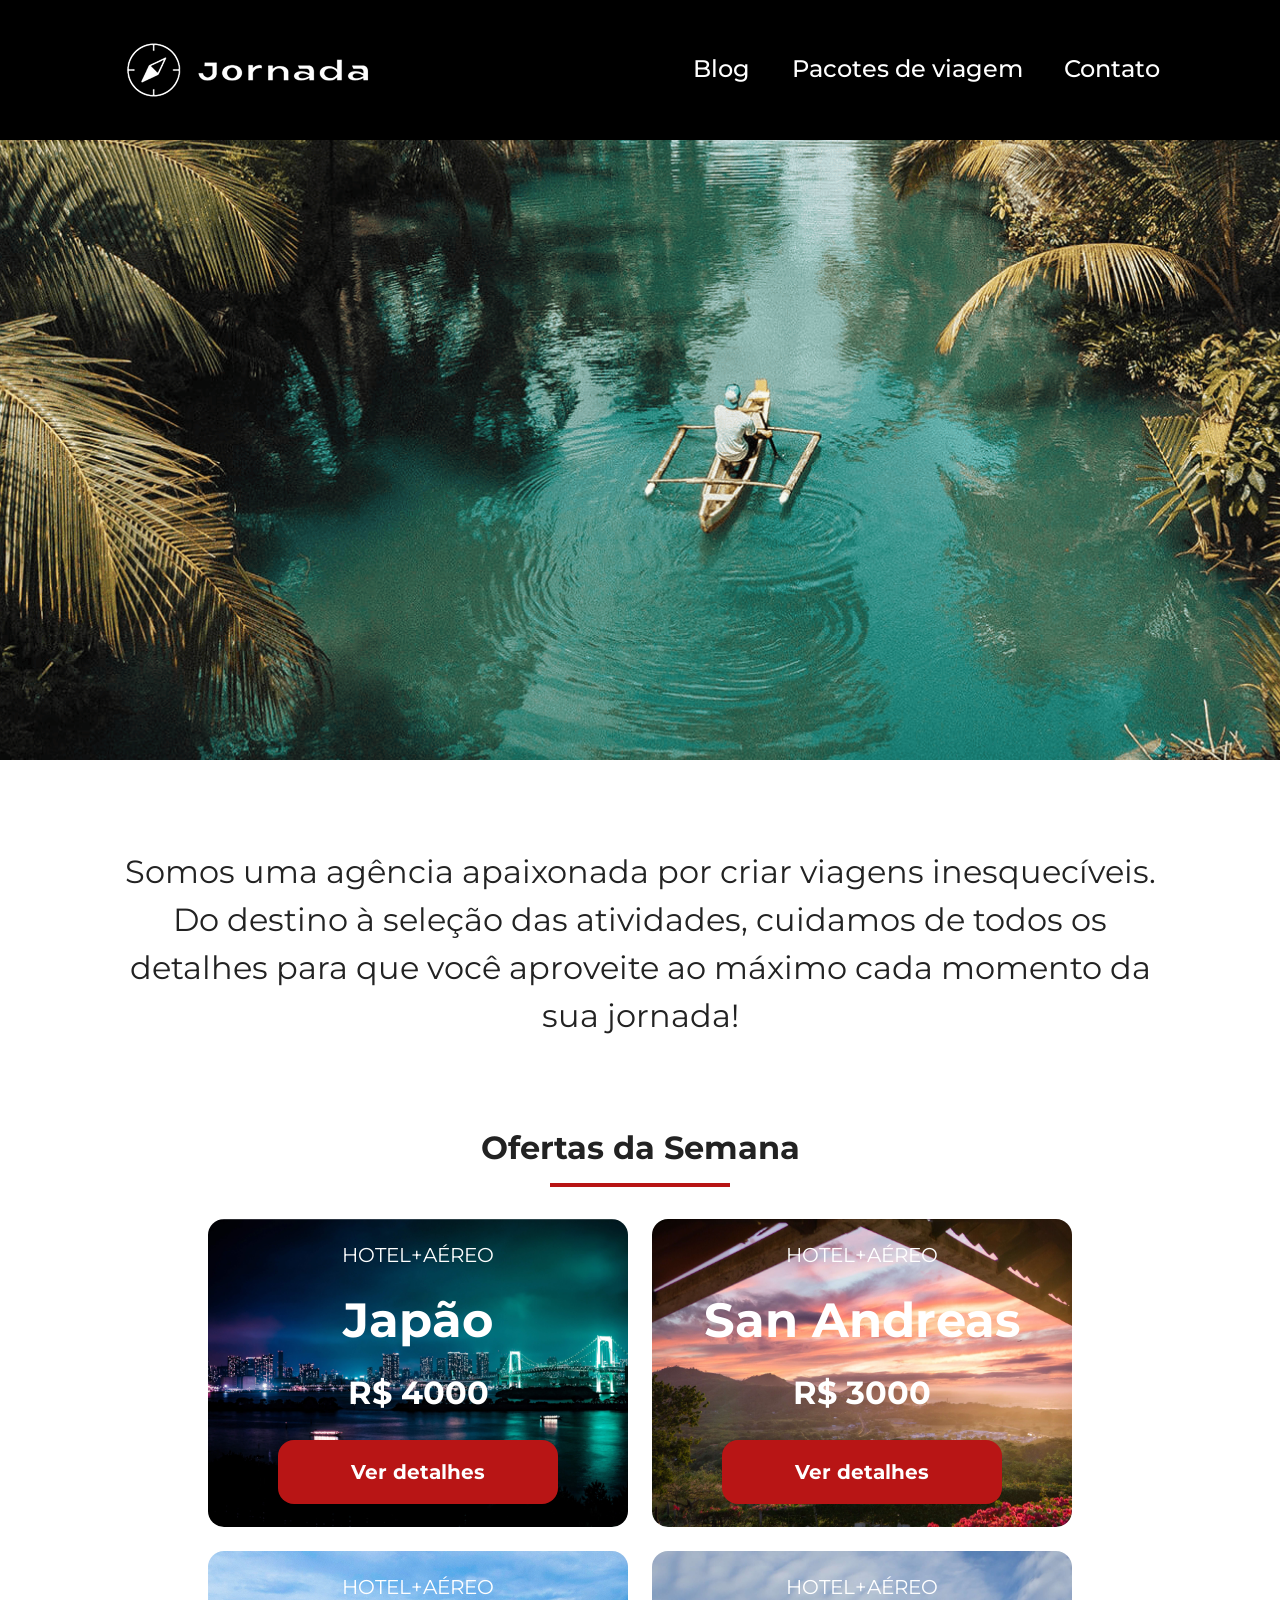
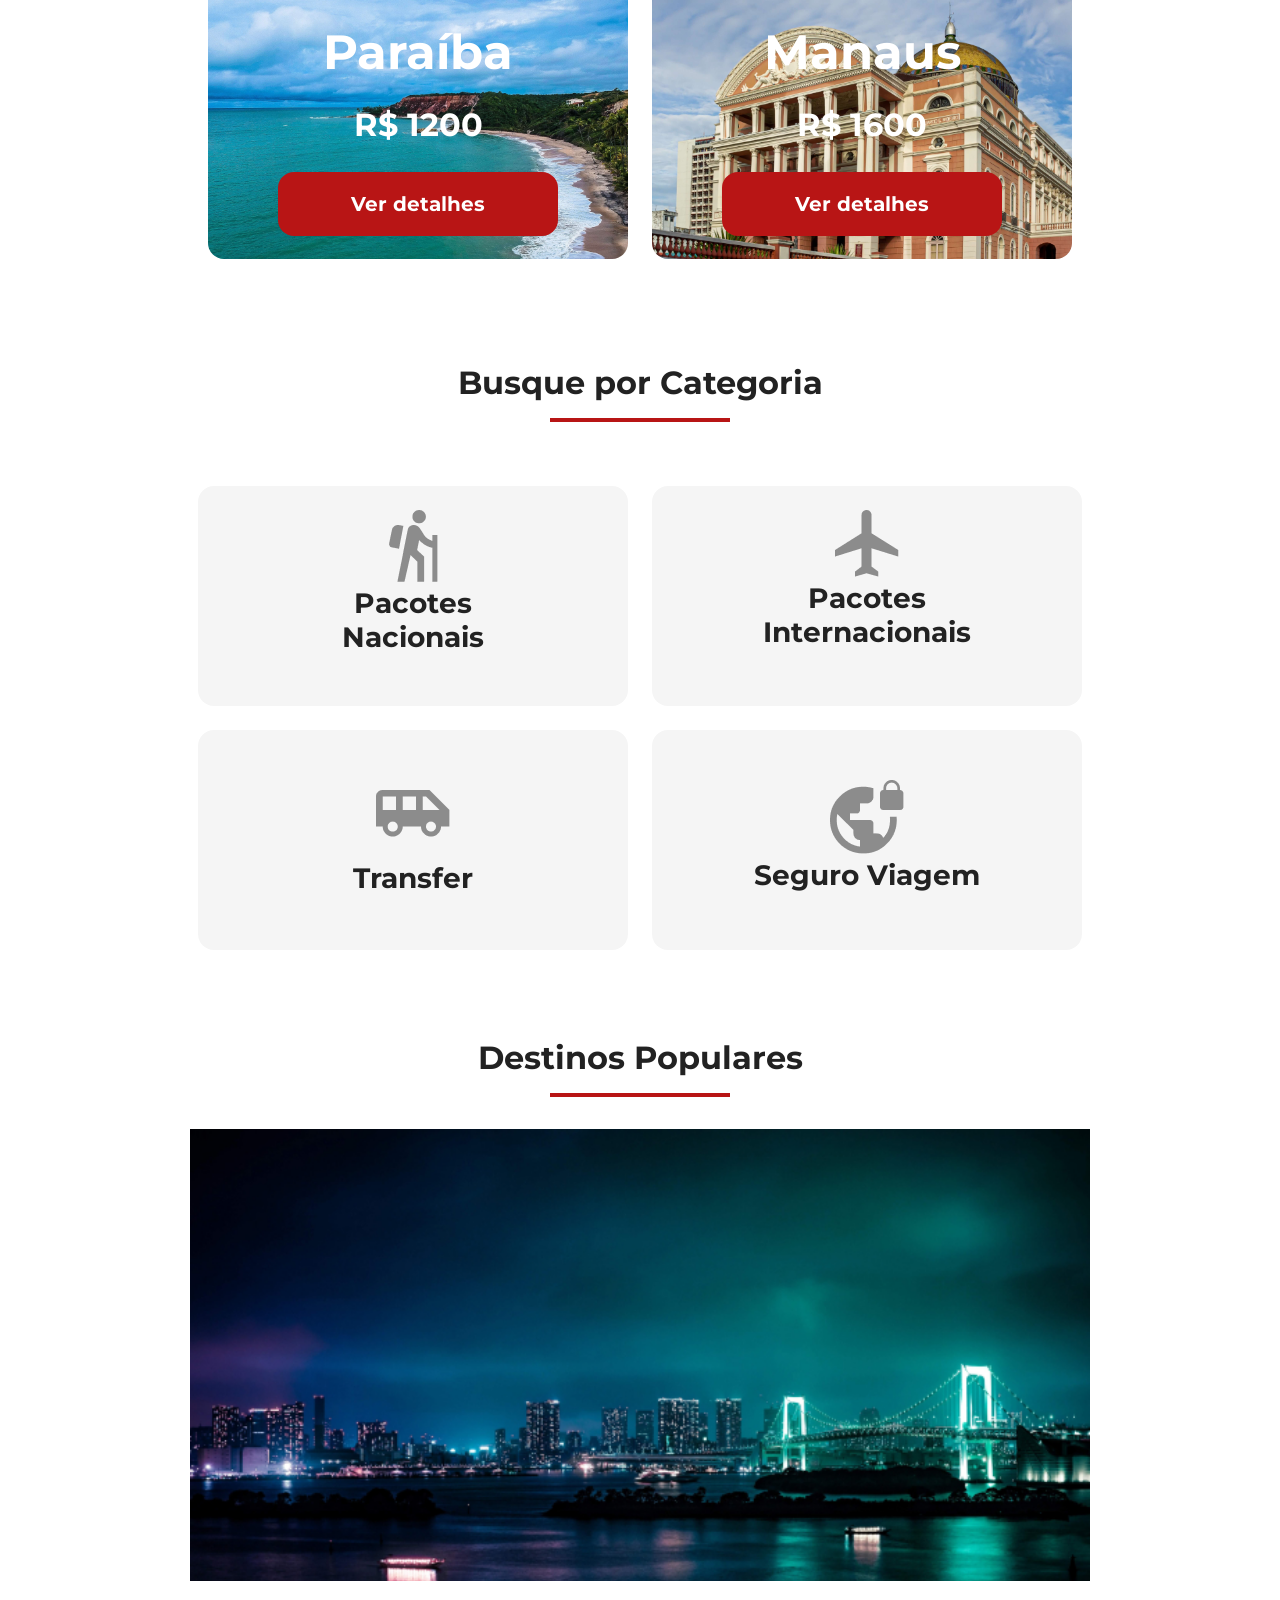
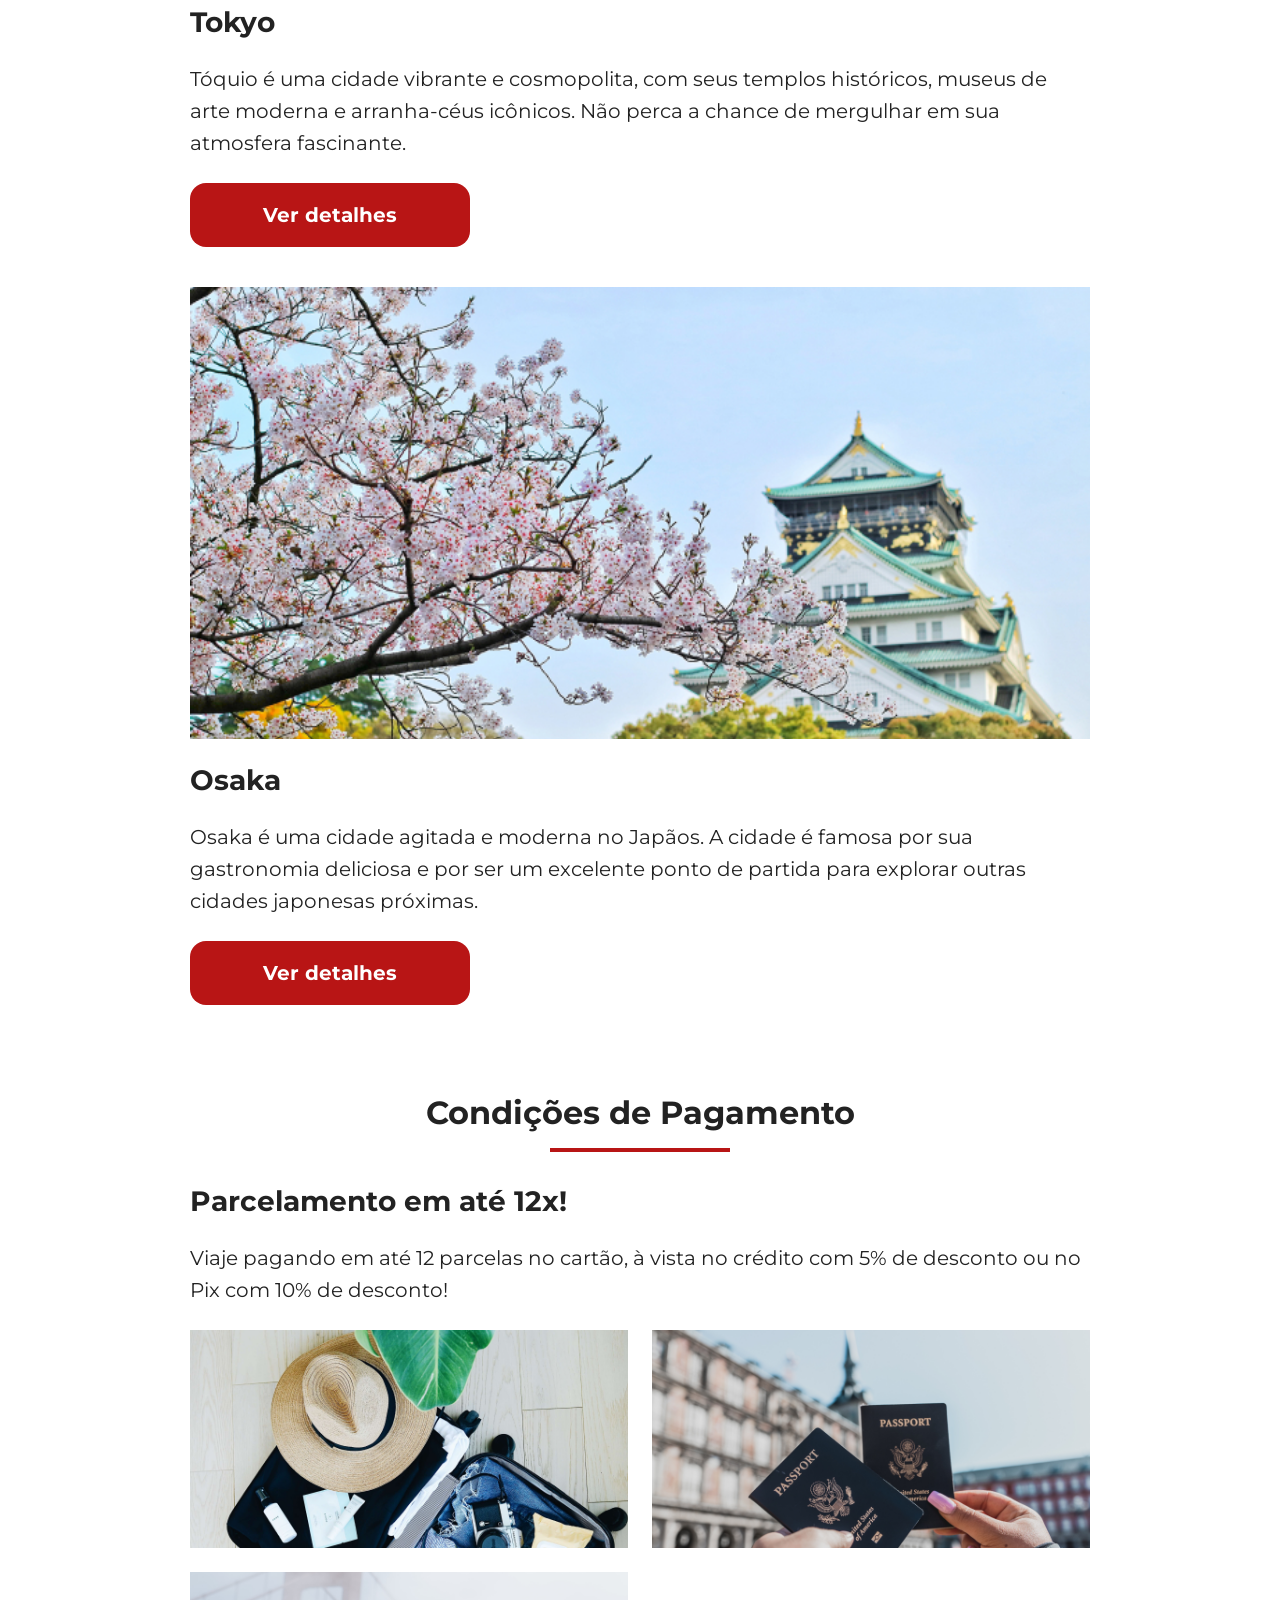
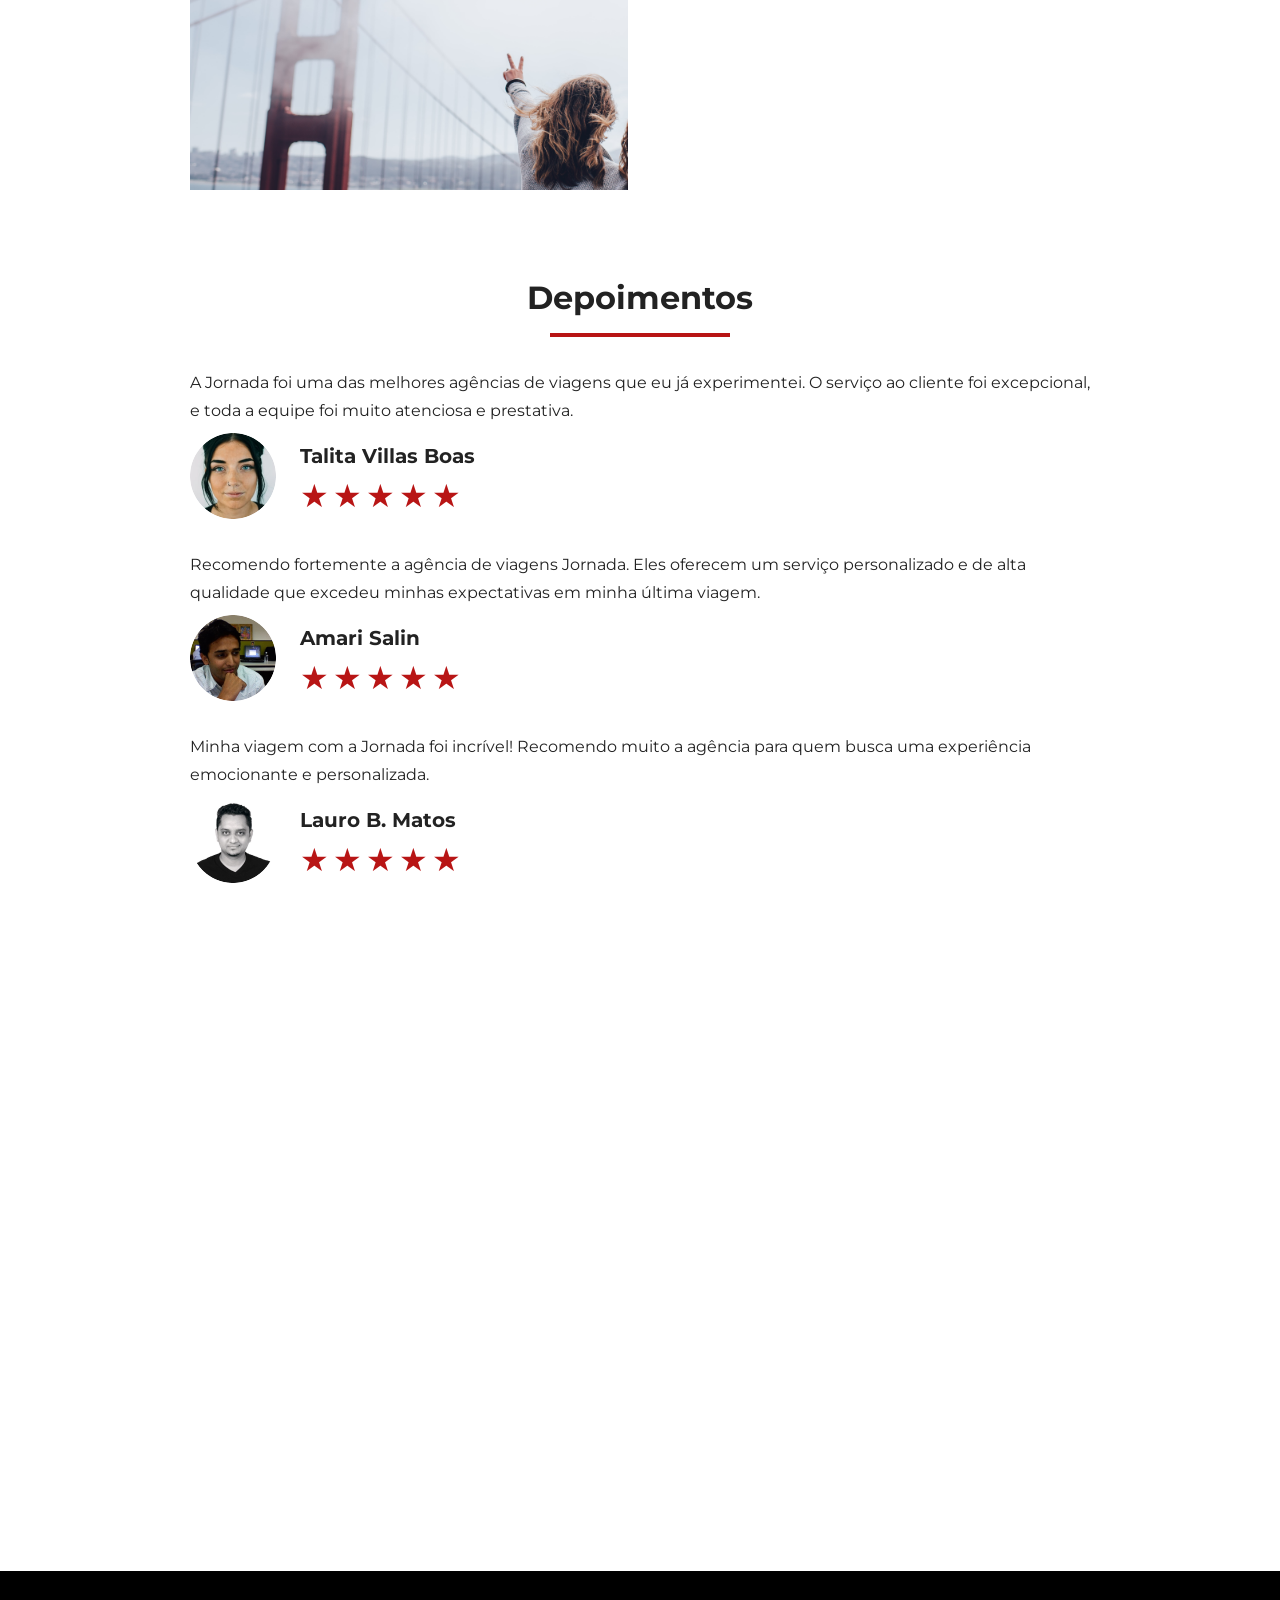
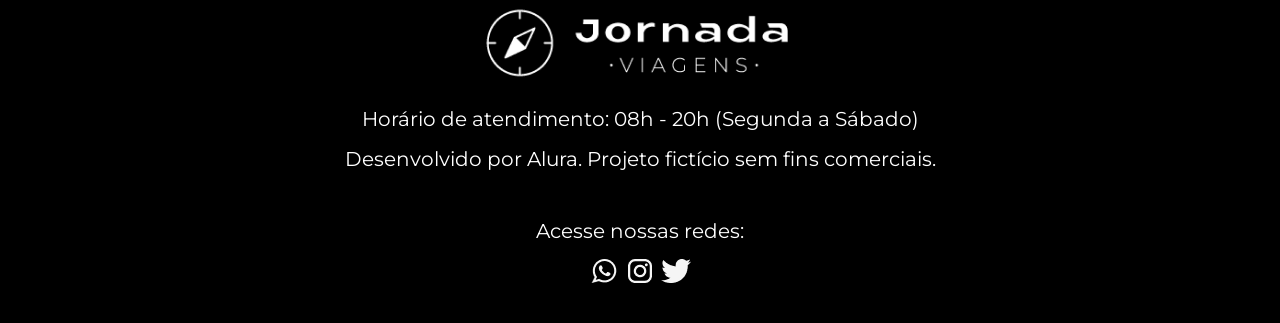
==== commit 224b3c34: "Inserido link da pagina do pacote de viagens no index" ====
--- a/index.html
+++ b/index.html
@@ -1,8 +1,18 @@
 <!doctype html>
 <html lang="pt-BR">
   <head>
-    <meta charset="UTF-8" />
-    <meta name="viewport" content="width=device-width, initial-scale=1.0" />
+    <meta  charset="UTF-8" />
+    <meta  name="viewport" content="width=device-width, initial-scale=1.0" />
+    <meta  name="description" content="Jornada Viagens, uma agência de viagens especializada em criar experiências inesquecíveis para seus clientes." />
+
+    <meta name="og:title" content="Jornada Viagens">
+    <meta name="og:description" content="Jornada Viagens, uma agência de viagens especializada em criar experiências inesquecíveis para seus clientes.">
+    <meta name="og:image" content="https://raquellajus.github.io/travel-journey/img/logo-branco.png">
+    <meta name="og:type" content="website">
+    <meta name="og:url" content="https://raquellajus.github.io/travel-journey">
+    
+
+    <link rel="icon" href="img/favicon-black.png" type="image/png" />
     <link rel="stylesheet" href="css/style.css" />
     <title>Jornada Viagens</title>
   </head>
@@ -33,7 +43,7 @@
             </li>
             <li>
               <a
-                href="pacotes.html"
+                href="pacote-de-viagens.html"
                 target="_blank"
                 title="Acessar Pacotes de viagem"
                 >Pacotes de viagem</a
@@ -116,7 +126,7 @@
           </header>
         </article>
       </div>
-    </section>
+  </section>
  <section class="categories">
       <div class="section-title">
         <h2>Busque por Categoria</h2>
